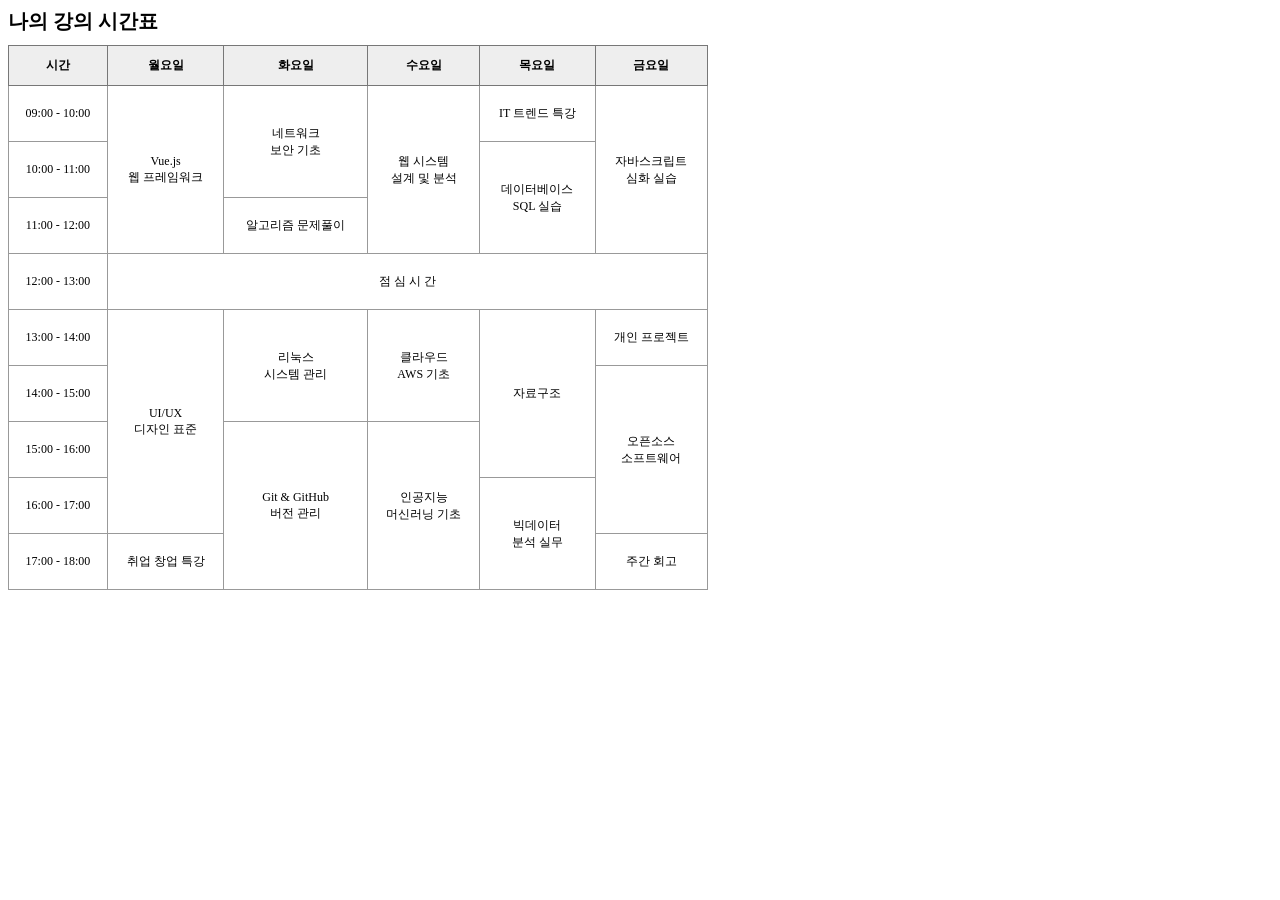
==== myClass.html @ a4a162a3 "myClass 수정 및 signUp signUpResult 생성" ====
<!DOCTYPE html>
<html lang="en">
<head>
    <meta charset="UTF-8">
    <meta name="viewport" content="width=device-width, initial-scale=1.0">
    <title>Document</title>
    <style>
        table {
            border-collapse: collapse;
            width: 700px;
            text-align: center;
            font-size: 12px;
        }
        caption {
            font-size: 20px;
            text-align: left;
            font-weight: bold;
            margin-bottom: 10px;
        }
        th {
            background-color: #eee;
            border: 1px solid #777;
            padding: 8px;
        }
        td {
            border: 1px solid #999;
            height: 45px;
            padding: 5px;
        }
        tr {
            height: 40px;
        }
    </style>
</head>
<body>
    <table>
        <caption>나의 강의 시간표</caption>
        <thead>
            <tr>
                <th>시간</th>
                <th>월요일</th>
                <th>화요일</th>
                <th>수요일</th>
                <th>목요일</th>
                <th>금요일</th>
            </tr>
        </thead>
        <tbody>
            <tr>
                <td>09:00 - 10:00</td>
                <td rowspan="3">Vue.js<br>웹 프레임워크</td>
                <td rowspan="2">네트워크<br>보안 기초</td>
                <td rowspan="3">웹 시스템<br>설계 및 분석</td>
                <td>IT 트렌드 특강</td>
                <td rowspan="3">자바스크립트<br>심화 실습</td>
            </tr>
            <tr>
                <td>10:00 - 11:00</td>
                <td rowspan="2">데이터베이스<br>SQL 실습</td>
            </tr>
            <tr>
                <td>11:00 - 12:00</td>
                <td>알고리즘 문제풀이</td>
            </tr>
            <tr>
                <td>12:00 - 13:00</td>
                <td colspan="5">점 심 시 간</td>
            </tr>
            <tr>
                <td>13:00 - 14:00</td>
                <td rowspan="4">UI/UX<br>디자인 표준</td>
                <td rowspan="2">리눅스<br>시스템 관리</td>
                <td rowspan="2">클라우드<br>AWS 기초</td>
                <td rowspan="3">자료구조</td>
                <td>개인 프로젝트</td>
            </tr>
            <tr>
                <td>14:00 - 15:00</td>
                <td rowspan="3">오픈소스<br>소프트웨어</td>
            </tr>
            <tr>
                <td>15:00 - 16:00</td>
                <td rowspan="3">Git & GitHub<br>버전 관리</td>
                <td rowspan="3">인공지능<br>머신러닝 기초</td>
            </tr>
            <tr>
                <td>16:00 - 17:00</td>
                <td rowspan="2">빅데이터<br>분석 실무</td>
            </tr>
            <tr>
                <td>17:00 - 18:00</td>
                <td>취업 창업 특강</td>
                <td>주간 회고</td>
            </tr>
        </tbody>
    </table>
</body>
</html>
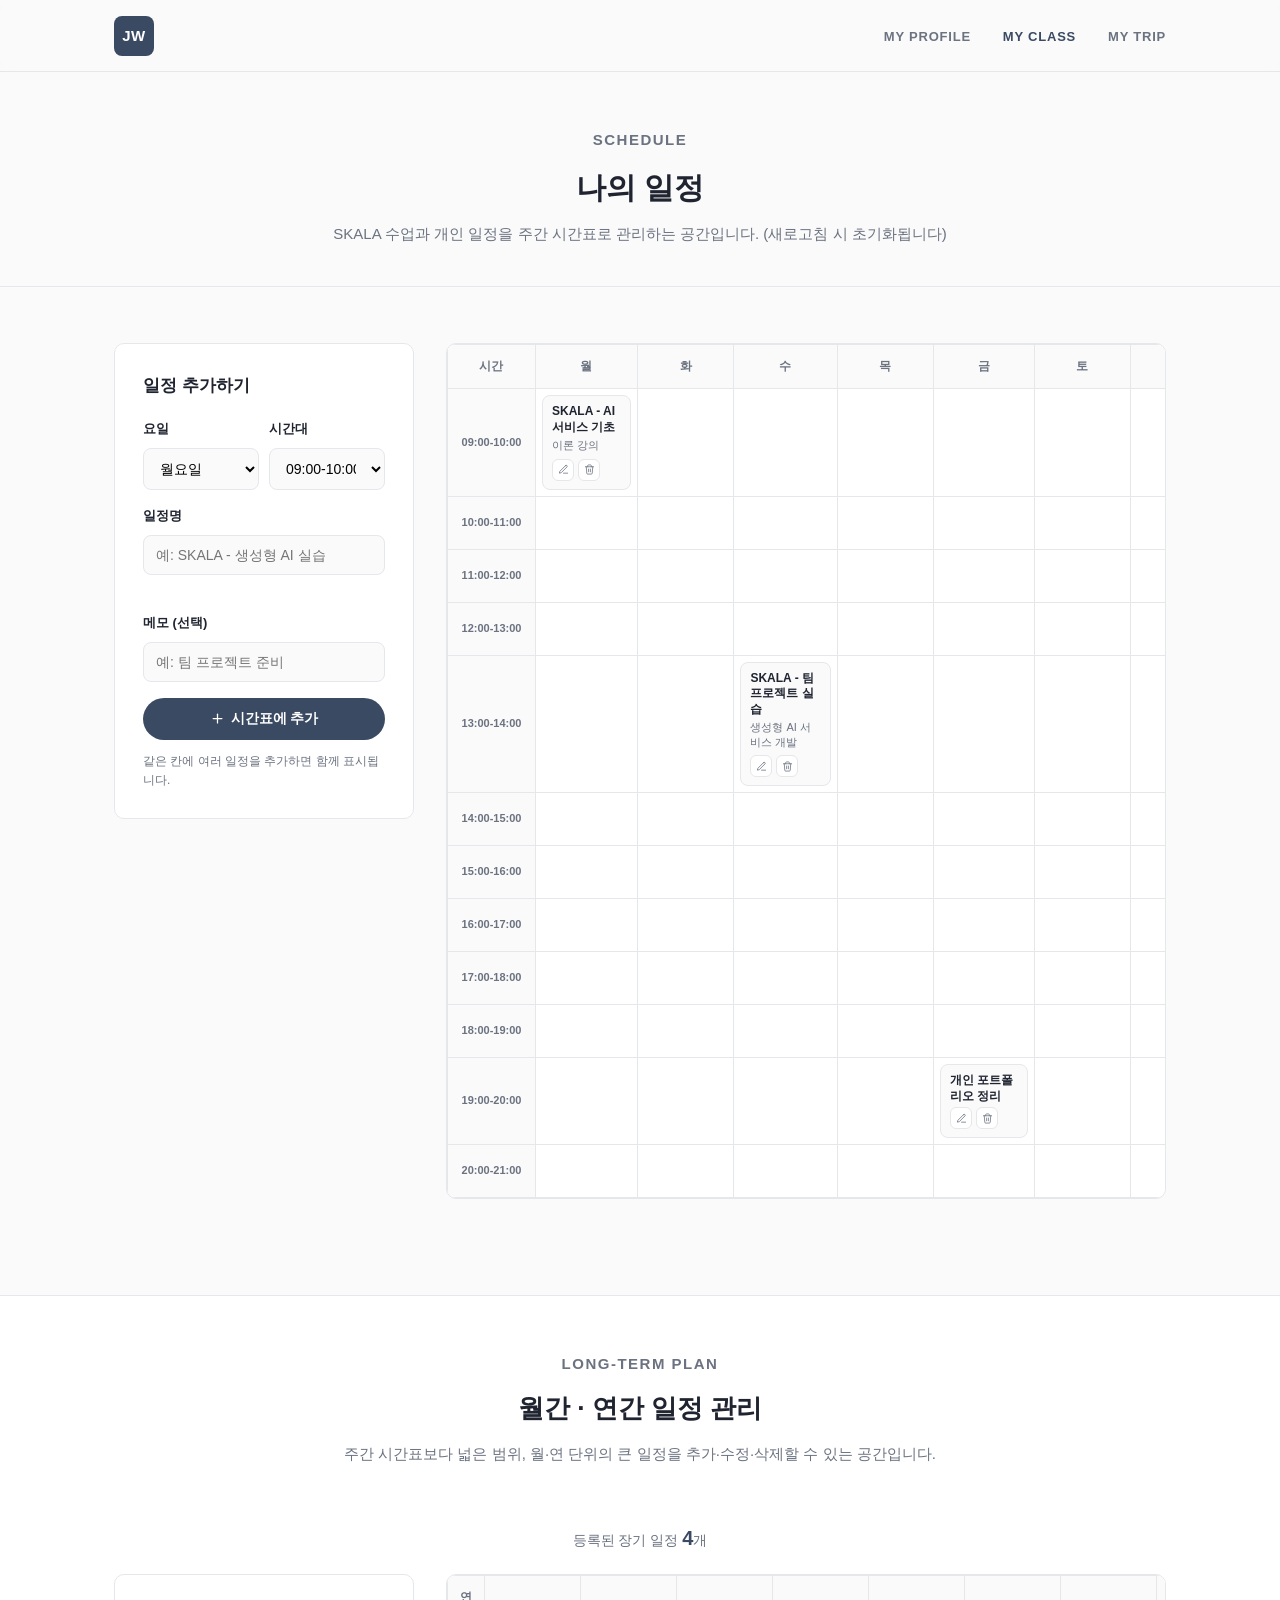
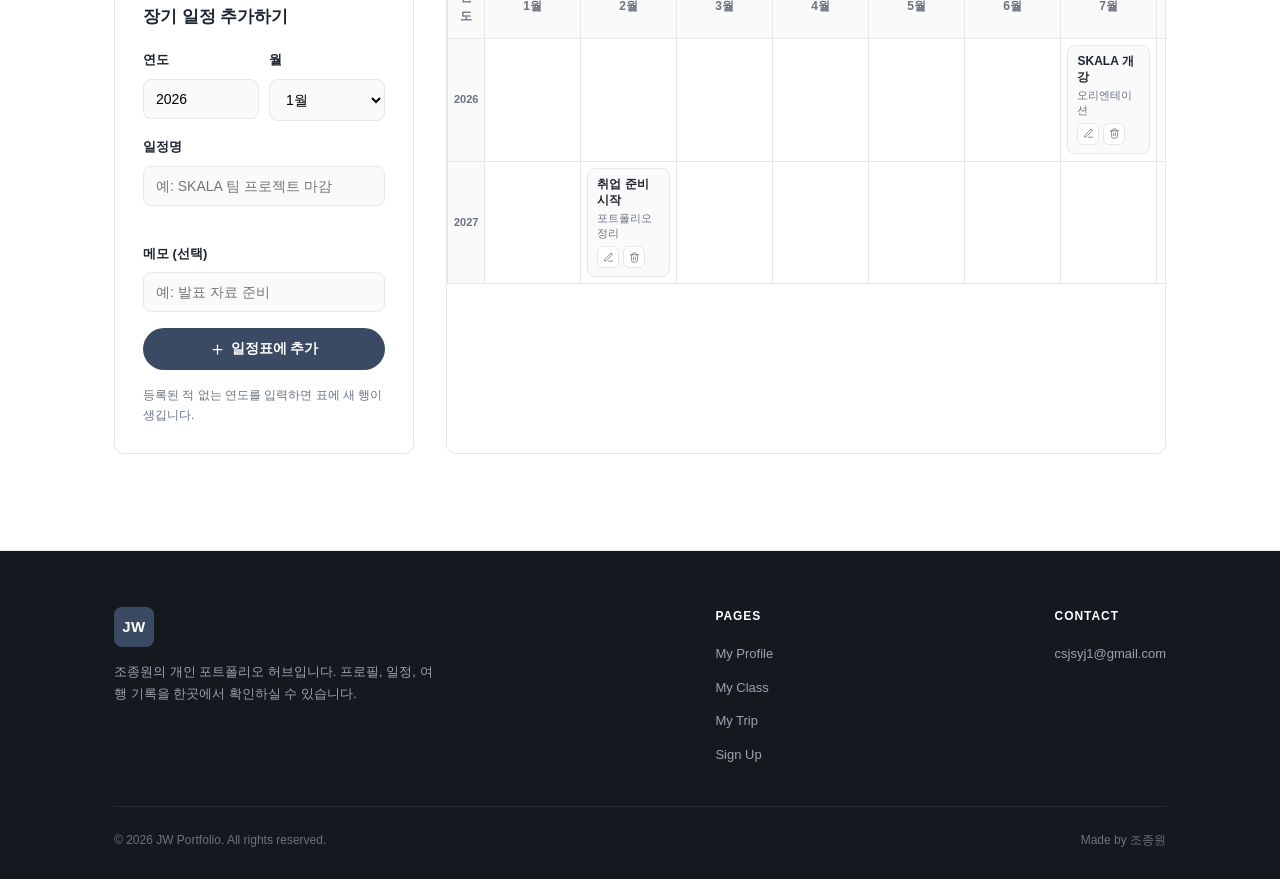
==== commit 7066b3b2: "기본 디자인 및 초안 수정" ====
--- a/myClass.html
+++ b/myClass.html
@@ -1,98 +1,1189 @@
 <!DOCTYPE html>
-<html lang="en">
+<html lang="ko">
 <head>
-    <meta charset="UTF-8">
-    <meta name="viewport" content="width=device-width, initial-scale=1.0">
-    <title>Document</title>
+    <meta charset="UTF-8" />
+    <meta name="viewport" content="width=device-width, initial-scale=1.0" />
+    <title>My Class · JW Portfolio</title>
     <style>
-        table {
-            border-collapse: collapse;
-            width: 700px;
-            text-align: center;
-            font-size: 12px;
-        }
-        caption {
-            font-size: 20px;
-            text-align: left;
-            font-weight: bold;
-            margin-bottom: 10px;
-        }
-        th {
-            background-color: #eee;
-            border: 1px solid #777;
-            padding: 8px;
-        }
-        td {
-            border: 1px solid #999;
-            height: 45px;
-            padding: 5px;
-        }
-        tr {
-            height: 40px;
-        }
-    </style>
+    /* ===== Reset & Base ===== */
+    * {
+    margin: 0;
+    padding: 0;
+    box-sizing: border-box;
+    }
+
+    :root {
+    --color-bg: #fafafa;
+    --color-surface: #ffffff;
+    --color-text: #1f2430;
+    --color-text-muted: #6b7280;
+    --color-border: #e5e7eb;
+    --color-accent: #3b4a63;
+    --color-accent-hover: #2c3852;
+    --color-danger: #c0392b;
+    --color-footer-bg: #14181f;
+    --color-footer-text: #9ca3af;
+    --font-sans: -apple-system, BlinkMacSystemFont, "Apple SD Gothic Neo", "Malgun Gothic", "Segoe UI", sans-serif;
+    --container-width: 1100px;
+    --radius: 10px;
+    --header-height: 72px;
+    }
+
+    html {
+    scroll-behavior: smooth;
+    }
+
+    body {
+    font-family: var(--font-sans);
+    color: var(--color-text);
+    background: var(--color-bg);
+    line-height: 1.6;
+    -webkit-font-smoothing: antialiased;
+    }
+
+    a {
+    text-decoration: none;
+    color: inherit;
+    }
+
+    ul {
+    list-style: none;
+    }
+
+    .container {
+    max-width: var(--container-width);
+    margin: 0 auto;
+    padding: 0 24px;
+    }
+
+    /* ===== Header ===== */
+    .site-header {
+    position: sticky;
+    top: 0;
+    z-index: 100;
+    height: var(--header-height);
+    display: flex;
+    align-items: center;
+    background: rgba(250, 250, 250, 0.85);
+    backdrop-filter: blur(8px);
+    border-bottom: 1px solid var(--color-border);
+    transition: box-shadow 0.25s ease;
+    }
+
+    .site-header.scrolled {
+    box-shadow: 0 6px 20px rgba(20, 24, 31, 0.06);
+    }
+
+    .site-header .container {
+    display: flex;
+    align-items: center;
+    justify-content: space-between;
+    width: 100%;
+    }
+
+    .logo {
+    display: inline-flex;
+    align-items: center;
+    justify-content: center;
+    width: 40px;
+    height: 40px;
+    border-radius: 8px;
+    background: var(--color-accent);
+    color: #fff;
+    font-weight: 700;
+    font-size: 15px;
+    letter-spacing: 0.5px;
+    }
+
+    .main-nav ul {
+    display: flex;
+    gap: 32px;
+    }
+
+    .main-nav a {
+    font-size: 13px;
+    font-weight: 600;
+    letter-spacing: 0.06em;
+    text-transform: uppercase;
+    color: var(--color-text-muted);
+    transition: color 0.2s ease;
+    padding: 8px 0;
+    }
+
+    .main-nav a:hover,
+    .main-nav a.active {
+    color: var(--color-accent);
+    }
+
+    /* ===== Page header ===== */
+    .page-header {
+    padding: 56px 0 40px;
+    text-align: center;
+    border-bottom: 1px solid var(--color-border);
+    }
+
+    .section-eyebrow {
+    font-size: 13px;
+    font-weight: 600;
+    letter-spacing: 0.1em;
+    text-transform: uppercase;
+    color: var(--color-accent);
+    margin-bottom: 12px;
+    }
+
+    .page-header h1 {
+    font-size: 30px;
+    font-weight: 700;
+    margin-bottom: 10px;
+    }
+
+    .page-header p {
+    color: var(--color-text-muted);
+    font-size: 15px;
+    }
+
+    .section {
+    padding: 56px 0 96px;
+    }
+
+    .class-layout {
+    display: grid;
+    grid-template-columns: 300px 1fr;
+    gap: 32px;
+    align-items: start;
+    }
+
+    /* ===== Add form ===== */
+    .form-shell {
+    background: var(--color-surface);
+    border: 1px solid var(--color-border);
+    border-radius: var(--radius);
+    padding: 28px;
+    position: sticky;
+    top: calc(var(--header-height) + 24px);
+    }
+
+    .form-shell h2 {
+    font-size: 17px;
+    margin-bottom: 20px;
+    }
+
+    .form-group {
+    margin-bottom: 16px;
+    }
+
+    .form-group label {
+    display: block;
+    font-size: 13px;
+    font-weight: 600;
+    margin-bottom: 8px;
+    }
+
+    .form-row {
+    display: grid;
+    grid-template-columns: 1fr 1fr;
+    gap: 10px;
+    }
+
+    .form-group input,
+    .form-group select {
+    width: 100%;
+    padding: 11px 12px;
+    font-size: 14px;
+    font-family: var(--font-sans);
+    border: 1px solid var(--color-border);
+    border-radius: 8px;
+    background: var(--color-bg);
+    transition: border-color 0.2s ease;
+    }
+
+    .form-group input:focus,
+    .form-group select:focus {
+    outline: none;
+    border-color: var(--color-accent);
+    }
+
+    .form-error {
+    color: var(--color-danger);
+    font-size: 12px;
+    margin-top: 6px;
+    min-height: 16px;
+    }
+
+    .btn {
+    display: inline-flex;
+    align-items: center;
+    justify-content: center;
+    gap: 6px;
+    padding: 12px 20px;
+    border-radius: 999px;
+    font-size: 14px;
+    font-weight: 600;
+    border: none;
+    cursor: pointer;
+    transition: background 0.2s ease, transform 0.15s ease, box-shadow 0.2s ease, border-color 0.2s ease, color 0.2s ease;
+    font-family: var(--font-sans);
+    }
+
+    .btn svg {
+    width: 15px;
+    height: 15px;
+    }
+
+    .btn-primary {
+    width: 100%;
+    background: var(--color-accent);
+    color: #fff;
+    }
+
+    .btn-primary:hover {
+    background: var(--color-accent-hover);
+    transform: translateY(-1px);
+    box-shadow: 0 8px 20px rgba(59, 74, 99, 0.25);
+    }
+
+    .btn-secondary {
+    background: transparent;
+    color: var(--color-text-muted);
+    border: 1px solid var(--color-border);
+    padding: 8px 14px;
+    font-size: 13px;
+    }
+
+    .btn-secondary:hover {
+    border-color: var(--color-accent);
+    color: var(--color-accent);
+    }
+
+    .btn-danger {
+    background: transparent;
+    color: var(--color-danger);
+    border: 1px solid var(--color-border);
+    padding: 8px 14px;
+    font-size: 13px;
+    }
+
+    .btn-danger:hover {
+    border-color: var(--color-danger);
+    }
+
+    /* ===== Weekly timetable grid ===== */
+    .schedule-table-wrapper {
+    background: var(--color-surface);
+    border: 1px solid var(--color-border);
+    border-radius: var(--radius);
+    overflow-x: auto;
+    }
+
+    .schedule-table {
+    width: 100%;
+    min-width: 780px;
+    border-collapse: collapse;
+    }
+
+    .schedule-table th,
+    .schedule-table td {
+    border: 1px solid var(--color-border);
+    }
+
+    .schedule-table thead th {
+    background: var(--color-bg);
+    color: var(--color-text-muted);
+    font-size: 12px;
+    font-weight: 700;
+    letter-spacing: 0.04em;
+    text-transform: uppercase;
+    text-align: center;
+    padding: 12px 6px;
+    position: sticky;
+    top: 0;
+    }
+
+    .schedule-table thead th:first-child {
+    width: 88px;
+    }
+
+    .schedule-table tbody th {
+    background: var(--color-bg);
+    color: var(--color-text-muted);
+    font-size: 11px;
+    font-weight: 600;
+    text-align: center;
+    white-space: nowrap;
+    padding: 10px 6px;
+    }
+
+    .schedule-table td {
+    width: calc((100% - 88px) / 7);
+    min-width: 96px;
+    vertical-align: top;
+    padding: 6px;
+    }
+
+    .slot-empty {
+    min-height: 40px;
+    }
+
+    .slot-item {
+    background: var(--color-bg);
+    border: 1px solid var(--color-border);
+    border-radius: 8px;
+    padding: 8px 9px;
+    margin-bottom: 6px;
+    }
+
+    .slot-item:last-child {
+    margin-bottom: 0;
+    }
+
+    .slot-item h4 {
+    font-size: 12px;
+    font-weight: 700;
+    margin-bottom: 3px;
+    line-height: 1.3;
+    word-break: break-word;
+    }
+
+    .slot-item p {
+    font-size: 11px;
+    color: var(--color-text-muted);
+    margin-bottom: 6px;
+    line-height: 1.3;
+    word-break: break-word;
+    }
+
+    .slot-actions {
+    display: flex;
+    gap: 4px;
+    }
+
+    .slot-actions button {
+    width: 22px;
+    height: 22px;
+    border-radius: 6px;
+    border: 1px solid var(--color-border);
+    background: #fff;
+    color: var(--color-text-muted);
+    display: flex;
+    align-items: center;
+    justify-content: center;
+    cursor: pointer;
+    transition: color 0.2s ease, border-color 0.2s ease;
+    }
+
+    .slot-actions button:hover {
+    color: var(--color-accent);
+    border-color: var(--color-accent);
+    }
+
+    .slot-actions svg {
+    width: 11px;
+    height: 11px;
+    }
+
+    /* inline mini edit form inside a cell */
+    .slot-edit select,
+    .slot-edit input {
+    width: 100%;
+    font-size: 11px;
+    padding: 5px 6px;
+    border: 1px solid var(--color-border);
+    border-radius: 6px;
+    background: var(--color-surface);
+    margin-bottom: 4px;
+    font-family: var(--font-sans);
+    }
+
+    .slot-edit-actions {
+    display: flex;
+    gap: 4px;
+    margin-top: 2px;
+    }
+
+    .slot-edit-actions button {
+    flex: 1;
+    font-size: 10px;
+    font-weight: 600;
+    padding: 5px 0;
+    border-radius: 6px;
+    border: 1px solid var(--color-border);
+    background: #fff;
+    cursor: pointer;
+    display: flex;
+    align-items: center;
+    justify-content: center;
+    gap: 3px;
+    color: var(--color-text-muted);
+    }
+
+    .slot-edit-actions button:hover {
+    color: var(--color-accent);
+    border-color: var(--color-accent);
+    }
+
+    .slot-edit-actions svg {
+    width: 10px;
+    height: 10px;
+    }
+
+    .table-note {
+    font-size: 12px;
+    color: var(--color-text-muted);
+    margin-top: 12px;
+    }
+
+    /* ===== Section shells (long-term schedule) ===== */
+    .section-header {
+    text-align: center;
+    max-width: 640px;
+    margin: 0 auto 56px;
+    }
+
+    .section-header h2 {
+    font-size: 26px;
+    font-weight: 700;
+    margin-bottom: 12px;
+    }
+
+    .section-header p {
+    color: var(--color-text-muted);
+    font-size: 15px;
+    }
+
+    .section-alt {
+    background: var(--color-surface);
+    border-top: 1px solid var(--color-border);
+    border-bottom: 1px solid var(--color-border);
+    }
+
+    .reveal {
+    opacity: 0;
+    transform: translateY(24px);
+    transition: opacity 0.6s ease, transform 0.6s ease;
+    }
+
+    .reveal.is-visible {
+    opacity: 1;
+    transform: translateY(0);
+    }
+
+    /* ===== Long-term schedule stat (scroll count-up) ===== */
+    .long-term-stat {
+    max-width: 780px;
+    margin: 0 auto 20px;
+    text-align: center;
+    font-size: 14px;
+    color: var(--color-text-muted);
+    }
+
+    .long-term-stat strong {
+    color: var(--color-accent);
+    font-size: 20px;
+    font-weight: 800;
+    }
+
+    .table-fade {
+    opacity: 0;
+    transition: opacity 0.4s ease;
+    }
+
+    .table-fade.is-visible {
+    opacity: 1;
+    }
+
+    /* ===== Long-term layout: equal-height boxes ===== */
+    .long-term-layout {
+    align-items: stretch;
+    }
+
+    .long-term-layout .form-shell {
+    height: 100%;
+    box-sizing: border-box;
+    display: flex;
+    flex-direction: column;
+    }
+
+    .long-term-layout .form-shell .table-note {
+    margin-top: auto;
+    padding-top: 16px;
+    }
+
+    .long-term-layout .schedule-table-wrapper {
+    height: 100%;
+    box-sizing: border-box;
+    }
+
+    /* ===== Footer ===== */
+    .site-footer {
+    background: var(--color-footer-bg);
+    color: var(--color-footer-text);
+    padding: 56px 0 28px;
+    }
+
+    .footer-top {
+    display: flex;
+    justify-content: space-between;
+    flex-wrap: wrap;
+    gap: 32px;
+    padding-bottom: 32px;
+    border-bottom: 1px solid rgba(255, 255, 255, 0.08);
+    }
+
+    .footer-brand .logo {
+    margin-bottom: 14px;
+    }
+
+    .footer-brand p {
+    max-width: 320px;
+    font-size: 13px;
+    line-height: 1.7;
+    }
+
+    .footer-col h4 {
+    font-size: 12px;
+    letter-spacing: 0.08em;
+    text-transform: uppercase;
+    color: #fff;
+    margin-bottom: 14px;
+    }
+
+    .footer-col li {
+    margin-bottom: 8px;
+    }
+
+    .footer-col a {
+    font-size: 13px;
+    color: var(--color-footer-text);
+    transition: color 0.2s ease;
+    }
+
+    .footer-col a:hover {
+    color: #fff;
+    }
+
+    .footer-bottom {
+    padding-top: 24px;
+    display: flex;
+    justify-content: space-between;
+    flex-wrap: wrap;
+    gap: 8px;
+    font-size: 12px;
+    color: #6b7280;
+    }
+
+    /* ===== Responsive ===== */
+    @media (max-width: 860px) {
+    .class-layout {
+        grid-template-columns: 1fr;
+    }
+    .form-shell {
+        position: static;
+    }
+    }
+
+    @media (max-width: 720px) {
+    .main-nav ul {
+        gap: 18px;
+    }
+    .form-row {
+        grid-template-columns: 1fr;
+    }
+    .footer-top {
+        flex-direction: column;
+    }
+    }
+
+    @media (prefers-reduced-motion: reduce) {
+    .reveal,
+    .table-fade {
+        opacity: 1;
+        transform: none;
+        transition: none;
+    }
+    }
+</style>
 </head>
 <body>
-    <table>
-        <caption>나의 강의 시간표</caption>
-        <thead>
-            <tr>
-                <th>시간</th>
-                <th>월요일</th>
-                <th>화요일</th>
-                <th>수요일</th>
-                <th>목요일</th>
-                <th>금요일</th>
-            </tr>
-        </thead>
-        <tbody>
-            <tr>
-                <td>09:00 - 10:00</td>
-                <td rowspan="3">Vue.js<br>웹 프레임워크</td>
-                <td rowspan="2">네트워크<br>보안 기초</td>
-                <td rowspan="3">웹 시스템<br>설계 및 분석</td>
-                <td>IT 트렌드 특강</td>
-                <td rowspan="3">자바스크립트<br>심화 실습</td>
-            </tr>
-            <tr>
-                <td>10:00 - 11:00</td>
-                <td rowspan="2">데이터베이스<br>SQL 실습</td>
-            </tr>
-            <tr>
-                <td>11:00 - 12:00</td>
-                <td>알고리즘 문제풀이</td>
-            </tr>
-            <tr>
-                <td>12:00 - 13:00</td>
-                <td colspan="5">점 심 시 간</td>
-            </tr>
-            <tr>
-                <td>13:00 - 14:00</td>
-                <td rowspan="4">UI/UX<br>디자인 표준</td>
-                <td rowspan="2">리눅스<br>시스템 관리</td>
-                <td rowspan="2">클라우드<br>AWS 기초</td>
-                <td rowspan="3">자료구조</td>
-                <td>개인 프로젝트</td>
-            </tr>
-            <tr>
-                <td>14:00 - 15:00</td>
-                <td rowspan="3">오픈소스<br>소프트웨어</td>
-            </tr>
-            <tr>
-                <td>15:00 - 16:00</td>
-                <td rowspan="3">Git & GitHub<br>버전 관리</td>
-                <td rowspan="3">인공지능<br>머신러닝 기초</td>
-            </tr>
-            <tr>
-                <td>16:00 - 17:00</td>
-                <td rowspan="2">빅데이터<br>분석 실무</td>
-            </tr>
-            <tr>
-                <td>17:00 - 18:00</td>
-                <td>취업 창업 특강</td>
-                <td>주간 회고</td>
-            </tr>
-        </tbody>
-    </table>
+
+    <!-- 아이콘 스프라이트 (외부 라이브러리 없이 직접 그린 인라인 SVG) -->
+    <svg width="0" height="0" style="position:absolute" aria-hidden="true">
+    <defs>
+        <symbol id="icon-edit" viewBox="0 0 24 24" fill="none" stroke="currentColor" stroke-width="1.7" stroke-linecap="round" stroke-linejoin="round">
+        <path d="M12 20h9"></path>
+        <path d="M16.5 3.5a2.1 2.1 0 0 1 3 3L7 19l-4 1 1-4L16.5 3.5z"></path>
+        </symbol>
+        <symbol id="icon-trash" viewBox="0 0 24 24" fill="none" stroke="currentColor" stroke-width="1.7" stroke-linecap="round" stroke-linejoin="round">
+        <path d="M3 6h18"></path>
+        <path d="M8 6V4a2 2 0 0 1 2-2h4a2 2 0 0 1 2 2v2"></path>
+        <path d="M19 6l-1 14a2 2 0 0 1-2 2H8a2 2 0 0 1-2-2L5 6"></path>
+        <path d="M10 11v6"></path>
+        <path d="M14 11v6"></path>
+        </symbol>
+        <symbol id="icon-plus" viewBox="0 0 24 24" fill="none" stroke="currentColor" stroke-width="2" stroke-linecap="round" stroke-linejoin="round">
+        <line x1="12" y1="5" x2="12" y2="19"></line>
+        <line x1="5" y1="12" x2="19" y2="12"></line>
+        </symbol>
+        <symbol id="icon-check" viewBox="0 0 24 24" fill="none" stroke="currentColor" stroke-width="2" stroke-linecap="round" stroke-linejoin="round">
+        <polyline points="4 12.5 9.5 18 20 6"></polyline>
+        </symbol>
+        <symbol id="icon-x" viewBox="0 0 24 24" fill="none" stroke="currentColor" stroke-width="2" stroke-linecap="round" stroke-linejoin="round">
+        <line x1="6" y1="6" x2="18" y2="18"></line>
+        <line x1="18" y1="6" x2="6" y2="18"></line>
+        </symbol>
+    </defs>
+    </svg>
+
+    <header class="site-header" id="siteHeader">
+    <div class="container">
+        <a href="index.html" class="logo">JW</a>
+        <nav class="main-nav">
+        <ul>
+            <li><a href="myProfile.html">My Profile</a></li>
+            <li><a href="myClass.html" class="active">My Class</a></li>
+            <li><a href="myTrip.html">My Trip</a></li>
+        </ul>
+        </nav>
+    </div>
+    </header>
+
+    <main>
+    <section class="page-header">
+        <div class="container">
+        <p class="section-eyebrow">Schedule</p>
+        <h1>나의 일정</h1>
+        <p>SKALA 수업과 개인 일정을 주간 시간표로 관리하는 공간입니다. (새로고침 시 초기화됩니다)</p>
+        </div>
+    </section>
+
+    <section class="section">
+        <div class="container class-layout">
+        <div class="form-shell">
+            <h2>일정 추가하기</h2>
+            <form id="classForm" novalidate>
+            <div class="form-row">
+                <div class="form-group">
+                <label for="classDay">요일</label>
+                <select id="classDay"></select>
+                </div>
+                <div class="form-group">
+                <label for="classSlot">시간대</label>
+                <select id="classSlot"></select>
+                </div>
+            </div>
+            <div class="form-group">
+                <label for="classTitle">일정명</label>
+                <input type="text" id="classTitle" placeholder="예: SKALA - 생성형 AI 실습" />
+                <p class="form-error" id="classTitleError"></p>
+            </div>
+            <div class="form-group">
+                <label for="classMemo">메모 (선택)</label>
+                <input type="text" id="classMemo" placeholder="예: 팀 프로젝트 준비" />
+            </div>
+            <button type="submit" class="btn btn-primary">
+                <svg><use href="#icon-plus"></use></svg>
+                시간표에 추가
+            </button>
+            </form>
+            <p class="table-note">같은 칸에 여러 일정을 추가하면 함께 표시됩니다.</p>
+        </div>
+
+        <div class="schedule-table-wrapper">
+            <table class="schedule-table">
+            <thead>
+                <tr id="tableHeadRow"></tr>
+            </thead>
+            <tbody id="tableBody"></tbody>
+            </table>
+        </div>
+        </div>
+    </section>
+
+    <section class="section section-alt" id="longTermSection">
+        <div class="container">
+        <div class="section-header reveal">
+            <p class="section-eyebrow">Long-term Plan</p>
+            <h2>월간 · 연간 일정 관리</h2>
+            <p>주간 시간표보다 넓은 범위, 월·연 단위의 큰 일정을 추가·수정·삭제할 수 있는 공간입니다.</p>
+        </div>
+
+        <p class="long-term-stat reveal">등록된 장기 일정 <strong id="longTermCount">0</strong>개</p>
+
+        <div class="container class-layout long-term-layout" style="padding:0;">
+            <div class="form-shell" style="position:static;">
+            <h2>장기 일정 추가하기</h2>
+            <form id="longTermForm" novalidate>
+                <div class="form-row">
+                <div class="form-group">
+                    <label for="ltYear">연도</label>
+                    <input type="number" id="ltYear" value="2026" min="2000" max="2100" />
+                </div>
+                <div class="form-group">
+                    <label for="ltMonth">월</label>
+                    <select id="ltMonth"></select>
+                </div>
+                </div>
+                <div class="form-group">
+                <label for="ltTitle">일정명</label>
+                <input type="text" id="ltTitle" placeholder="예: SKALA 팀 프로젝트 마감" />
+                <p class="form-error" id="ltTitleError"></p>
+                </div>
+                <div class="form-group">
+                <label for="ltMemo">메모 (선택)</label>
+                <input type="text" id="ltMemo" placeholder="예: 발표 자료 준비" />
+                </div>
+                <button type="submit" class="btn btn-primary">
+                <svg><use href="#icon-plus"></use></svg>
+                일정표에 추가
+                </button>
+            </form>
+            <p class="table-note">등록된 적 없는 연도를 입력하면 표에 새 행이 생깁니다.</p>
+            </div>
+
+            <div class="schedule-table-wrapper table-fade" id="longTermTableWrapper">
+            <table class="schedule-table">
+                <thead>
+                <tr id="ltHeadRow"></tr>
+                </thead>
+                <tbody id="ltTableBody"></tbody>
+            </table>
+            </div>
+        </div>
+        </div>
+    </section>
+    </main>
+
+    <footer class="site-footer">
+    <div class="container">
+        <div class="footer-top">
+        <div class="footer-brand">
+            <span class="logo">JW</span>
+            <p>조종원의 개인 포트폴리오 허브입니다. 프로필, 일정, 여행 기록을 한곳에서 확인하실 수 있습니다.</p>
+        </div>
+        <div class="footer-col">
+            <h4>Pages</h4>
+            <ul>
+            <li><a href="myProfile.html">My Profile</a></li>
+            <li><a href="myClass.html">My Class</a></li>
+            <li><a href="myTrip.html">My Trip</a></li>
+            <li><a href="signUp.html">Sign Up</a></li>
+            </ul>
+        </div>
+        <div class="footer-col">
+            <h4>Contact</h4>
+            <ul>
+            <li><a href="mailto:csjsyj1@gmail.com">csjsyj1@gmail.com</a></li>
+            </ul>
+        </div>
+        </div>
+        <div class="footer-bottom">
+        <span>© 2026 JW Portfolio. All rights reserved.</span>
+        <span>Made by 조종원</span>
+        </div>
+    </div>
+    </footer>
+
+    <script>
+    var DAYS = ['월', '화', '수', '목', '금', '토', '일'];
+    var TIME_SLOTS = [
+        '09:00-10:00', '10:00-11:00', '11:00-12:00', '12:00-13:00',
+        '13:00-14:00', '14:00-15:00', '15:00-16:00', '16:00-17:00',
+        '17:00-18:00', '18:00-19:00', '19:00-20:00', '20:00-21:00'
+    ];
+
+    var schedule = [
+        { id: 1, day: '월', slot: '09:00-10:00', title: 'SKALA - AI 서비스 기초', memo: '이론 강의' },
+        { id: 2, day: '수', slot: '13:00-14:00', title: 'SKALA - 팀 프로젝트 실습', memo: '생성형 AI 서비스 개발' },
+        { id: 3, day: '금', slot: '19:00-20:00', title: '개인 포트폴리오 정리', memo: '' }
+    ];
+    var nextId = 4;
+    var editingId = null;
+
+    var daySelect = document.getElementById('classDay');
+    var slotSelect = document.getElementById('classSlot');
+    var form = document.getElementById('classForm');
+    var titleInput = document.getElementById('classTitle');
+    var memoInput = document.getElementById('classMemo');
+    var titleError = document.getElementById('classTitleError');
+    var theadRow = document.getElementById('tableHeadRow');
+    var tbody = document.getElementById('tableBody');
+
+    function escapeHtml(str) {
+        return String(str)
+        .replace(/&/g, '&amp;')
+        .replace(/</g, '&lt;')
+        .replace(/>/g, '&gt;')
+        .replace(/"/g, '&quot;');
+    }
+
+    function fillOptions(select, values) {
+        select.innerHTML = values.map(function (v) {
+        return '<option value="' + v + '">' + v + (values === DAYS ? '요일' : '') + '</option>';
+        }).join('');
+    }
+
+    fillOptions(daySelect, DAYS);
+    fillOptions(slotSelect, TIME_SLOTS);
+
+    function buildHead() {
+        var html = '<th>시간</th>';
+        DAYS.forEach(function (d) {
+        html += '<th>' + d + '</th>';
+        });
+        theadRow.innerHTML = html;
+    }
+
+    function itemEditMarkup(item) {
+        return (
+        '<div class="slot-edit">' +
+            '<select class="edit-day">' +
+            DAYS.map(function (d) {
+                return '<option value="' + d + '"' + (d === item.day ? ' selected' : '') + '>' + d + '요일</option>';
+            }).join('') +
+            '</select>' +
+            '<select class="edit-slot">' +
+            TIME_SLOTS.map(function (s) {
+                return '<option value="' + s + '"' + (s === item.slot ? ' selected' : '') + '>' + s + '</option>';
+            }).join('') +
+            '</select>' +
+            '<input type="text" class="edit-title" value="' + escapeHtml(item.title) + '" placeholder="일정명" />' +
+            '<input type="text" class="edit-memo" value="' + escapeHtml(item.memo) + '" placeholder="메모" />' +
+            '<div class="slot-edit-actions">' +
+            '<button type="button" class="cancel-btn"><svg><use href="#icon-x"></use></svg>취소</button>' +
+            '<button type="button" class="save-btn"><svg><use href="#icon-check"></use></svg>저장</button>' +
+            '</div>' +
+        '</div>'
+        );
+    }
+
+    function itemViewMarkup(item) {
+        return (
+        '<div class="slot-item" data-id="' + item.id + '">' +
+            '<h4>' + escapeHtml(item.title) + '</h4>' +
+            (item.memo ? '<p>' + escapeHtml(item.memo) + '</p>' : '') +
+            '<div class="slot-actions">' +
+            '<button type="button" class="edit-btn"><svg><use href="#icon-edit"></use></svg></button>' +
+            '<button type="button" class="delete-btn"><svg><use href="#icon-trash"></use></svg></button>' +
+            '</div>' +
+        '</div>'
+        );
+    }
+
+    function render() {
+        tbody.innerHTML = '';
+
+        TIME_SLOTS.forEach(function (slot) {
+        var tr = document.createElement('tr');
+        var rowHtml = '<th scope="row">' + slot + '</th>';
+
+        DAYS.forEach(function (day) {
+            var items = schedule.filter(function (s) { return s.day === day && s.slot === slot; });
+            var cellHtml = '';
+            if (items.length === 0) {
+            cellHtml = '<div class="slot-empty"></div>';
+            } else {
+            items.forEach(function (item) {
+                cellHtml += editingId === item.id ? itemEditMarkup(item) : itemViewMarkup(item);
+            });
+            }
+            rowHtml += '<td>' + cellHtml + '</td>';
+        });
+
+        tr.innerHTML = rowHtml;
+        tbody.appendChild(tr);
+        });
+    }
+
+    form.addEventListener('submit', function (e) {
+        e.preventDefault();
+        var title = titleInput.value.trim();
+
+        if (!title) {
+        titleError.textContent = '일정명을 입력해주세요.';
+        return;
+        }
+        titleError.textContent = '';
+
+        schedule.push({
+        id: nextId++,
+        day: daySelect.value,
+        slot: slotSelect.value,
+        title: title,
+        memo: memoInput.value.trim()
+        });
+
+        titleInput.value = '';
+        memoInput.value = '';
+        render();
+    });
+
+    tbody.addEventListener('click', function (e) {
+        var itemEl = e.target.closest('.slot-item');
+        var editEl = e.target.closest('.slot-edit');
+
+        if (itemEl) {
+        var id = Number(itemEl.dataset.id);
+        if (e.target.closest('.delete-btn')) {
+            schedule = schedule.filter(function (s) { return s.id !== id; });
+            if (editingId === id) editingId = null;
+            render();
+        } else if (e.target.closest('.edit-btn')) {
+            editingId = id;
+            render();
+        }
+        return;
+        }
+
+        if (editEl) {
+        if (e.target.closest('.cancel-btn')) {
+            editingId = null;
+            render();
+            return;
+        }
+        if (e.target.closest('.save-btn')) {
+            var item = schedule.find(function (s) { return s.id === editingId; });
+            var newTitle = editEl.querySelector('.edit-title').value.trim();
+            if (!newTitle) return;
+            item.day = editEl.querySelector('.edit-day').value;
+            item.slot = editEl.querySelector('.edit-slot').value;
+            item.title = newTitle;
+            item.memo = editEl.querySelector('.edit-memo').value.trim();
+            editingId = null;
+            render();
+        }
+        }
+    });
+
+    buildHead();
+    render();
+
+    var header = document.getElementById('siteHeader');
+    window.addEventListener('scroll', function () {
+        header.classList.toggle('scrolled', window.scrollY > 10);
+    });
+
+    // 섹션 헤더 페이드인
+    var revealEls = document.querySelectorAll('.reveal');
+    if ('IntersectionObserver' in window) {
+        var revealObserver = new IntersectionObserver(function (entries) {
+        entries.forEach(function (entry) {
+            if (entry.isIntersecting) {
+            entry.target.classList.add('is-visible');
+            revealObserver.unobserve(entry.target);
+            }
+        });
+        }, { threshold: 0.15 });
+        revealEls.forEach(function (el) { revealObserver.observe(el); });
+    } else {
+        revealEls.forEach(function (el) { el.classList.add('is-visible'); });
+    }
+
+    // ===== 장기 일정(월간·연간) 관리 =====
+    var MONTHS = [1, 2, 3, 4, 5, 6, 7, 8, 9, 10, 11, 12];
+
+    var longTermSchedule = [
+        { id: 1, year: 2026, month: 7, title: 'SKALA 개강', memo: '오리엔테이션' },
+        { id: 2, year: 2026, month: 11, title: 'SKALA 팀 프로젝트 마감', memo: '발표 준비' },
+        { id: 3, year: 2026, month: 12, title: 'SKALA 수료', memo: '' },
+        { id: 4, year: 2027, month: 2, title: '취업 준비 시작', memo: '포트폴리오 정리' }
+    ];
+    var ltNextId = 5;
+    var ltEditingId = null;
+
+    var ltYearInput = document.getElementById('ltYear');
+    var ltMonthSelect = document.getElementById('ltMonth');
+    var ltForm = document.getElementById('longTermForm');
+    var ltTitleInput = document.getElementById('ltTitle');
+    var ltMemoInput = document.getElementById('ltMemo');
+    var ltTitleError = document.getElementById('ltTitleError');
+    var ltHeadRow = document.getElementById('ltHeadRow');
+    var ltTableBody = document.getElementById('ltTableBody');
+    var longTermCountEl = document.getElementById('longTermCount');
+
+    ltMonthSelect.innerHTML = MONTHS.map(function (m) {
+        return '<option value="' + m + '">' + m + '월</option>';
+    }).join('');
+
+    function ltBuildHead() {
+        var html = '<th>연도</th>';
+        MONTHS.forEach(function (m) {
+        html += '<th>' + m + '월</th>';
+        });
+        ltHeadRow.innerHTML = html;
+    }
+
+    function ltItemEditMarkup(item) {
+        return (
+        '<div class="slot-edit">' +
+            '<input type="number" class="edit-year" value="' + item.year + '" min="2000" max="2100" />' +
+            '<select class="edit-month">' +
+            MONTHS.map(function (m) {
+                return '<option value="' + m + '"' + (m === item.month ? ' selected' : '') + '>' + m + '월</option>';
+            }).join('') +
+            '</select>' +
+            '<input type="text" class="edit-title" value="' + escapeHtml(item.title) + '" placeholder="일정명" />' +
+            '<input type="text" class="edit-memo" value="' + escapeHtml(item.memo) + '" placeholder="메모" />' +
+            '<div class="slot-edit-actions">' +
+            '<button type="button" class="lt-cancel-btn"><svg><use href="#icon-x"></use></svg>취소</button>' +
+            '<button type="button" class="lt-save-btn"><svg><use href="#icon-check"></use></svg>저장</button>' +
+            '</div>' +
+        '</div>'
+        );
+    }
+
+    function ltItemViewMarkup(item) {
+        return (
+        '<div class="slot-item" data-id="' + item.id + '">' +
+            '<h4>' + escapeHtml(item.title) + '</h4>' +
+            (item.memo ? '<p>' + escapeHtml(item.memo) + '</p>' : '') +
+            '<div class="slot-actions">' +
+            '<button type="button" class="lt-edit-btn"><svg><use href="#icon-edit"></use></svg></button>' +
+            '<button type="button" class="lt-delete-btn"><svg><use href="#icon-trash"></use></svg></button>' +
+            '</div>' +
+        '</div>'
+        );
+    }
+
+    function ltRender() {
+        var years = [];
+        longTermSchedule.forEach(function (item) {
+        if (years.indexOf(item.year) === -1) years.push(item.year);
+        });
+        years.sort(function (a, b) { return a - b; });
+
+        ltTableBody.innerHTML = '';
+
+        if (years.length === 0) {
+        ltTableBody.innerHTML = '<tr><td colspan="13" style="text-align:center; color:var(--color-text-muted); padding:24px;">등록된 장기 일정이 없습니다.</td></tr>';
+        } else {
+        years.forEach(function (year) {
+            var tr = document.createElement('tr');
+            var rowHtml = '<th scope="row">' + year + '</th>';
+
+            MONTHS.forEach(function (month) {
+            var items = longTermSchedule.filter(function (s) { return s.year === year && s.month === month; });
+            var cellHtml = '';
+            if (items.length === 0) {
+                cellHtml = '<div class="slot-empty"></div>';
+            } else {
+                items.forEach(function (item) {
+                cellHtml += ltEditingId === item.id ? ltItemEditMarkup(item) : ltItemViewMarkup(item);
+                });
+            }
+            rowHtml += '<td>' + cellHtml + '</td>';
+            });
+
+            tr.innerHTML = rowHtml;
+            ltTableBody.appendChild(tr);
+        });
+        }
+
+        animateCount(longTermCountEl, longTermSchedule.length);
+    }
+
+    ltForm.addEventListener('submit', function (e) {
+        e.preventDefault();
+        var title = ltTitleInput.value.trim();
+        var year = parseInt(ltYearInput.value, 10);
+
+        if (!title) {
+        ltTitleError.textContent = '일정명을 입력해주세요.';
+        return;
+        }
+        if (!year) {
+        ltTitleError.textContent = '연도를 입력해주세요.';
+        return;
+        }
+        ltTitleError.textContent = '';
+
+        longTermSchedule.push({
+        id: ltNextId++,
+        year: year,
+        month: parseInt(ltMonthSelect.value, 10),
+        title: title,
+        memo: ltMemoInput.value.trim()
+        });
+
+        ltTitleInput.value = '';
+        ltMemoInput.value = '';
+        ltRender();
+    });
+
+    ltTableBody.addEventListener('click', function (e) {
+        var itemEl = e.target.closest('.slot-item');
+        var editEl = e.target.closest('.slot-edit');
+
+        if (itemEl) {
+        var id = Number(itemEl.dataset.id);
+        if (e.target.closest('.lt-delete-btn')) {
+            longTermSchedule = longTermSchedule.filter(function (s) { return s.id !== id; });
+            if (ltEditingId === id) ltEditingId = null;
+            ltRender();
+        } else if (e.target.closest('.lt-edit-btn')) {
+            ltEditingId = id;
+            ltRender();
+        }
+        return;
+        }
+
+        if (editEl) {
+        if (e.target.closest('.lt-cancel-btn')) {
+            ltEditingId = null;
+            ltRender();
+            return;
+        }
+        if (e.target.closest('.lt-save-btn')) {
+            var item = longTermSchedule.find(function (s) { return s.id === ltEditingId; });
+            var newTitle = editEl.querySelector('.edit-title').value.trim();
+            var newYear = parseInt(editEl.querySelector('.edit-year').value, 10);
+            if (!newTitle || !newYear) return;
+            item.year = newYear;
+            item.month = parseInt(editEl.querySelector('.edit-month').value, 10);
+            item.title = newTitle;
+            item.memo = editEl.querySelector('.edit-memo').value.trim();
+            ltEditingId = null;
+            ltRender();
+        }
+        }
+    });
+
+    // 숫자가 스르륵 올라가는 카운트업 애니메이션
+    function animateCount(el, target) {
+        var start = parseInt(el.textContent, 10) || 0;
+        if (start === target) return;
+        var startTime = null;
+        var duration = 500;
+
+        function step(timestamp) {
+        if (!startTime) startTime = timestamp;
+        var progress = Math.min(1, (timestamp - startTime) / duration);
+        el.textContent = Math.round(start + (target - start) * progress);
+        if (progress < 1) requestAnimationFrame(step);
+        }
+        requestAnimationFrame(step);
+    }
+
+    ltBuildHead();
+    ltRender();
+
+    // 스크롤로 이 섹션에 처음 들어왔을 때: 표가 페이드인 + 카운트가 0에서부터 다시 올라감
+    var longTermSection = document.getElementById('longTermSection');
+    var longTermTableWrapper = document.getElementById('longTermTableWrapper');
+    if ('IntersectionObserver' in window && longTermSection) {
+        var ltObserver = new IntersectionObserver(function (entries) {
+        entries.forEach(function (entry) {
+            if (entry.isIntersecting) {
+            longTermTableWrapper.classList.add('is-visible');
+            longTermCountEl.textContent = '0';
+            animateCount(longTermCountEl, longTermSchedule.length);
+            ltObserver.unobserve(entry.target);
+            }
+        });
+        }, { threshold: 0.2 });
+        ltObserver.observe(longTermSection);
+    } else if (longTermTableWrapper) {
+        longTermTableWrapper.classList.add('is-visible');
+    }
+    </script>
+
 </body>
-</html>+</html>
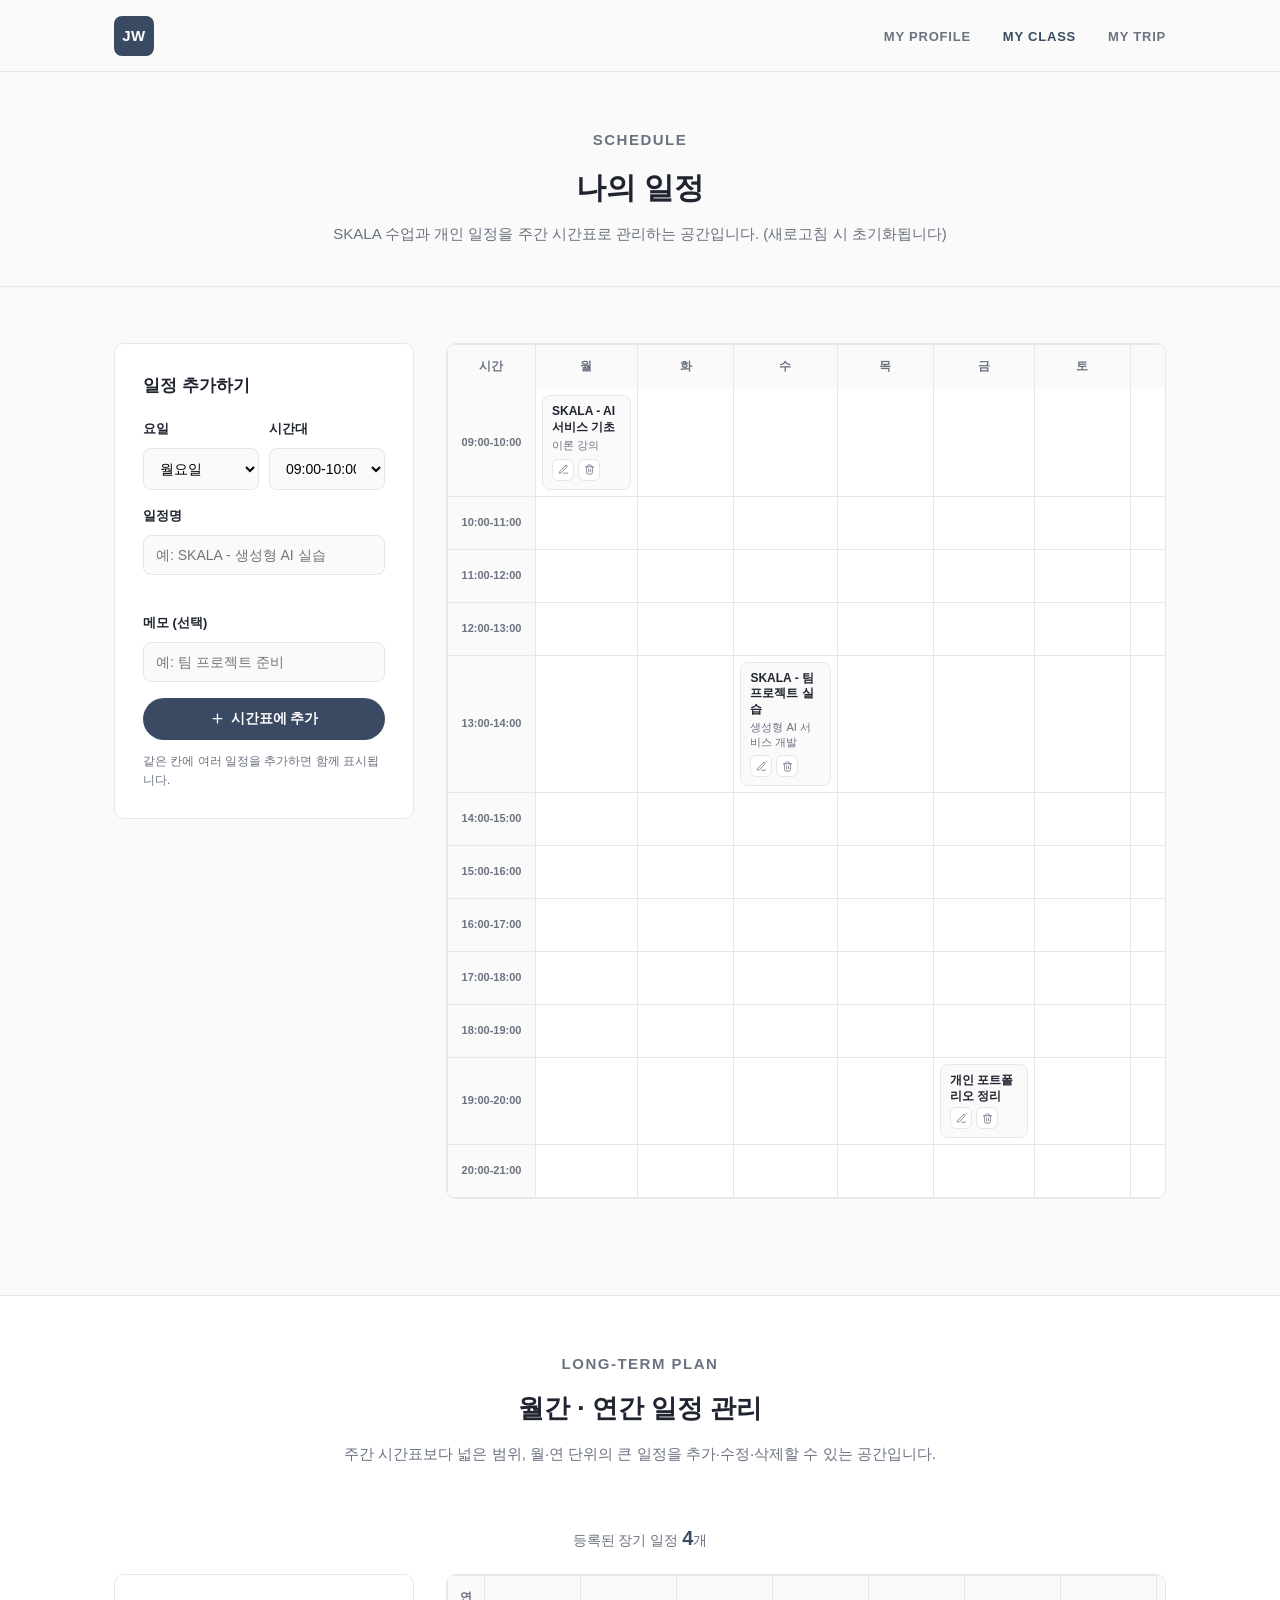
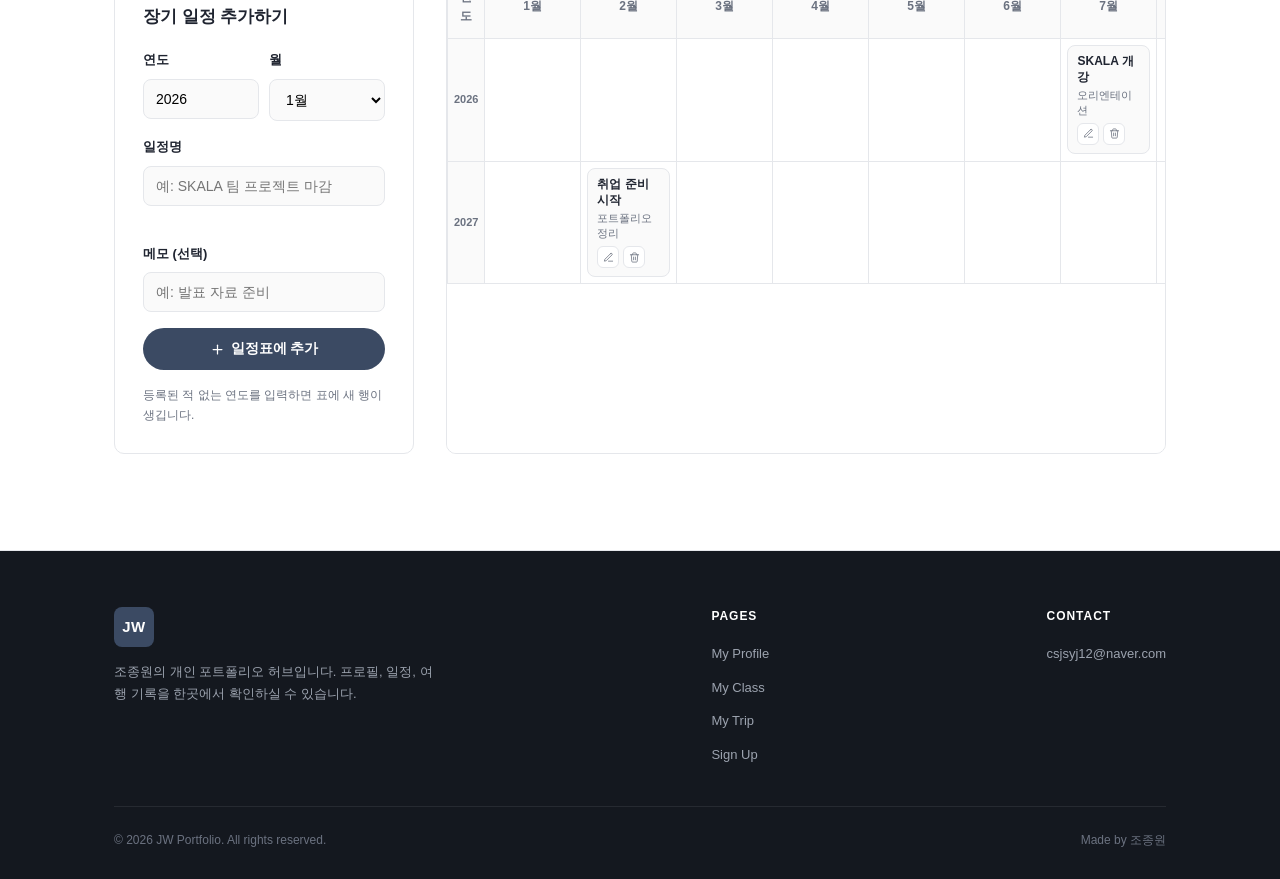
==== commit f8452eb2: "내 사진 추가 및 파일 수정" ====
--- a/myClass.html
+++ b/myClass.html
@@ -5,632 +5,631 @@
     <meta name="viewport" content="width=device-width, initial-scale=1.0" />
     <title>My Class · JW Portfolio</title>
     <style>
-    /* ===== Reset & Base ===== */
-    * {
-    margin: 0;
-    padding: 0;
-    box-sizing: border-box;
-    }
-
-    :root {
-    --color-bg: #fafafa;
-    --color-surface: #ffffff;
-    --color-text: #1f2430;
-    --color-text-muted: #6b7280;
-    --color-border: #e5e7eb;
-    --color-accent: #3b4a63;
-    --color-accent-hover: #2c3852;
-    --color-danger: #c0392b;
-    --color-footer-bg: #14181f;
-    --color-footer-text: #9ca3af;
-    --font-sans: -apple-system, BlinkMacSystemFont, "Apple SD Gothic Neo", "Malgun Gothic", "Segoe UI", sans-serif;
-    --container-width: 1100px;
-    --radius: 10px;
-    --header-height: 72px;
-    }
-
-    html {
-    scroll-behavior: smooth;
-    }
-
-    body {
-    font-family: var(--font-sans);
-    color: var(--color-text);
-    background: var(--color-bg);
-    line-height: 1.6;
-    -webkit-font-smoothing: antialiased;
-    }
-
-    a {
-    text-decoration: none;
-    color: inherit;
-    }
-
-    ul {
-    list-style: none;
-    }
-
-    .container {
-    max-width: var(--container-width);
-    margin: 0 auto;
-    padding: 0 24px;
-    }
-
-    /* ===== Header ===== */
-    .site-header {
-    position: sticky;
-    top: 0;
-    z-index: 100;
-    height: var(--header-height);
-    display: flex;
-    align-items: center;
-    background: rgba(250, 250, 250, 0.85);
-    backdrop-filter: blur(8px);
-    border-bottom: 1px solid var(--color-border);
-    transition: box-shadow 0.25s ease;
-    }
-
-    .site-header.scrolled {
-    box-shadow: 0 6px 20px rgba(20, 24, 31, 0.06);
-    }
-
-    .site-header .container {
-    display: flex;
-    align-items: center;
-    justify-content: space-between;
-    width: 100%;
-    }
-
-    .logo {
-    display: inline-flex;
-    align-items: center;
-    justify-content: center;
-    width: 40px;
-    height: 40px;
-    border-radius: 8px;
-    background: var(--color-accent);
-    color: #fff;
-    font-weight: 700;
-    font-size: 15px;
-    letter-spacing: 0.5px;
-    }
-
-    .main-nav ul {
-    display: flex;
-    gap: 32px;
-    }
-
-    .main-nav a {
-    font-size: 13px;
-    font-weight: 600;
-    letter-spacing: 0.06em;
-    text-transform: uppercase;
-    color: var(--color-text-muted);
-    transition: color 0.2s ease;
-    padding: 8px 0;
-    }
-
-    .main-nav a:hover,
-    .main-nav a.active {
-    color: var(--color-accent);
-    }
-
-    /* ===== Page header ===== */
-    .page-header {
-    padding: 56px 0 40px;
-    text-align: center;
-    border-bottom: 1px solid var(--color-border);
-    }
-
-    .section-eyebrow {
-    font-size: 13px;
-    font-weight: 600;
-    letter-spacing: 0.1em;
-    text-transform: uppercase;
-    color: var(--color-accent);
-    margin-bottom: 12px;
-    }
-
-    .page-header h1 {
-    font-size: 30px;
-    font-weight: 700;
-    margin-bottom: 10px;
-    }
-
-    .page-header p {
-    color: var(--color-text-muted);
-    font-size: 15px;
-    }
-
-    .section {
-    padding: 56px 0 96px;
-    }
-
-    .class-layout {
-    display: grid;
-    grid-template-columns: 300px 1fr;
-    gap: 32px;
-    align-items: start;
-    }
-
-    /* ===== Add form ===== */
-    .form-shell {
-    background: var(--color-surface);
-    border: 1px solid var(--color-border);
-    border-radius: var(--radius);
-    padding: 28px;
-    position: sticky;
-    top: calc(var(--header-height) + 24px);
-    }
-
-    .form-shell h2 {
-    font-size: 17px;
-    margin-bottom: 20px;
-    }
-
-    .form-group {
-    margin-bottom: 16px;
-    }
-
-    .form-group label {
-    display: block;
-    font-size: 13px;
-    font-weight: 600;
-    margin-bottom: 8px;
-    }
-
-    .form-row {
-    display: grid;
-    grid-template-columns: 1fr 1fr;
-    gap: 10px;
-    }
-
-    .form-group input,
-    .form-group select {
-    width: 100%;
-    padding: 11px 12px;
-    font-size: 14px;
-    font-family: var(--font-sans);
-    border: 1px solid var(--color-border);
-    border-radius: 8px;
-    background: var(--color-bg);
-    transition: border-color 0.2s ease;
-    }
-
-    .form-group input:focus,
-    .form-group select:focus {
-    outline: none;
-    border-color: var(--color-accent);
-    }
-
-    .form-error {
-    color: var(--color-danger);
-    font-size: 12px;
-    margin-top: 6px;
-    min-height: 16px;
-    }
-
-    .btn {
-    display: inline-flex;
-    align-items: center;
-    justify-content: center;
-    gap: 6px;
-    padding: 12px 20px;
-    border-radius: 999px;
-    font-size: 14px;
-    font-weight: 600;
-    border: none;
-    cursor: pointer;
-    transition: background 0.2s ease, transform 0.15s ease, box-shadow 0.2s ease, border-color 0.2s ease, color 0.2s ease;
-    font-family: var(--font-sans);
-    }
-
-    .btn svg {
-    width: 15px;
-    height: 15px;
-    }
-
-    .btn-primary {
-    width: 100%;
-    background: var(--color-accent);
-    color: #fff;
-    }
-
-    .btn-primary:hover {
-    background: var(--color-accent-hover);
-    transform: translateY(-1px);
-    box-shadow: 0 8px 20px rgba(59, 74, 99, 0.25);
-    }
-
-    .btn-secondary {
-    background: transparent;
-    color: var(--color-text-muted);
-    border: 1px solid var(--color-border);
-    padding: 8px 14px;
-    font-size: 13px;
-    }
-
-    .btn-secondary:hover {
-    border-color: var(--color-accent);
-    color: var(--color-accent);
-    }
-
-    .btn-danger {
-    background: transparent;
-    color: var(--color-danger);
-    border: 1px solid var(--color-border);
-    padding: 8px 14px;
-    font-size: 13px;
-    }
-
-    .btn-danger:hover {
-    border-color: var(--color-danger);
-    }
-
-    /* ===== Weekly timetable grid ===== */
-    .schedule-table-wrapper {
-    background: var(--color-surface);
-    border: 1px solid var(--color-border);
-    border-radius: var(--radius);
-    overflow-x: auto;
-    }
-
-    .schedule-table {
-    width: 100%;
-    min-width: 780px;
-    border-collapse: collapse;
-    }
-
-    .schedule-table th,
-    .schedule-table td {
-    border: 1px solid var(--color-border);
-    }
-
-    .schedule-table thead th {
-    background: var(--color-bg);
-    color: var(--color-text-muted);
-    font-size: 12px;
-    font-weight: 700;
-    letter-spacing: 0.04em;
-    text-transform: uppercase;
-    text-align: center;
-    padding: 12px 6px;
-    position: sticky;
-    top: 0;
-    }
-
-    .schedule-table thead th:first-child {
-    width: 88px;
-    }
-
-    .schedule-table tbody th {
-    background: var(--color-bg);
-    color: var(--color-text-muted);
-    font-size: 11px;
-    font-weight: 600;
-    text-align: center;
-    white-space: nowrap;
-    padding: 10px 6px;
-    }
-
-    .schedule-table td {
-    width: calc((100% - 88px) / 7);
-    min-width: 96px;
-    vertical-align: top;
-    padding: 6px;
-    }
-
-    .slot-empty {
-    min-height: 40px;
-    }
-
-    .slot-item {
-    background: var(--color-bg);
-    border: 1px solid var(--color-border);
-    border-radius: 8px;
-    padding: 8px 9px;
-    margin-bottom: 6px;
-    }
-
-    .slot-item:last-child {
-    margin-bottom: 0;
-    }
-
-    .slot-item h4 {
-    font-size: 12px;
-    font-weight: 700;
-    margin-bottom: 3px;
-    line-height: 1.3;
-    word-break: break-word;
-    }
-
-    .slot-item p {
-    font-size: 11px;
-    color: var(--color-text-muted);
-    margin-bottom: 6px;
-    line-height: 1.3;
-    word-break: break-word;
-    }
-
-    .slot-actions {
-    display: flex;
-    gap: 4px;
-    }
-
-    .slot-actions button {
-    width: 22px;
-    height: 22px;
-    border-radius: 6px;
-    border: 1px solid var(--color-border);
-    background: #fff;
-    color: var(--color-text-muted);
-    display: flex;
-    align-items: center;
-    justify-content: center;
-    cursor: pointer;
-    transition: color 0.2s ease, border-color 0.2s ease;
-    }
-
-    .slot-actions button:hover {
-    color: var(--color-accent);
-    border-color: var(--color-accent);
-    }
-
-    .slot-actions svg {
-    width: 11px;
-    height: 11px;
-    }
-
-    /* inline mini edit form inside a cell */
-    .slot-edit select,
-    .slot-edit input {
-    width: 100%;
-    font-size: 11px;
-    padding: 5px 6px;
-    border: 1px solid var(--color-border);
-    border-radius: 6px;
-    background: var(--color-surface);
-    margin-bottom: 4px;
-    font-family: var(--font-sans);
-    }
-
-    .slot-edit-actions {
-    display: flex;
-    gap: 4px;
-    margin-top: 2px;
-    }
-
-    .slot-edit-actions button {
-    flex: 1;
-    font-size: 10px;
-    font-weight: 600;
-    padding: 5px 0;
-    border-radius: 6px;
-    border: 1px solid var(--color-border);
-    background: #fff;
-    cursor: pointer;
-    display: flex;
-    align-items: center;
-    justify-content: center;
-    gap: 3px;
-    color: var(--color-text-muted);
-    }
-
-    .slot-edit-actions button:hover {
-    color: var(--color-accent);
-    border-color: var(--color-accent);
-    }
-
-    .slot-edit-actions svg {
-    width: 10px;
-    height: 10px;
-    }
-
-    .table-note {
-    font-size: 12px;
-    color: var(--color-text-muted);
-    margin-top: 12px;
-    }
-
-    /* ===== Section shells (long-term schedule) ===== */
-    .section-header {
-    text-align: center;
-    max-width: 640px;
-    margin: 0 auto 56px;
-    }
-
-    .section-header h2 {
-    font-size: 26px;
-    font-weight: 700;
-    margin-bottom: 12px;
-    }
-
-    .section-header p {
-    color: var(--color-text-muted);
-    font-size: 15px;
-    }
-
-    .section-alt {
-    background: var(--color-surface);
-    border-top: 1px solid var(--color-border);
-    border-bottom: 1px solid var(--color-border);
-    }
-
-    .reveal {
-    opacity: 0;
-    transform: translateY(24px);
-    transition: opacity 0.6s ease, transform 0.6s ease;
-    }
-
-    .reveal.is-visible {
-    opacity: 1;
-    transform: translateY(0);
-    }
-
-    /* ===== Long-term schedule stat (scroll count-up) ===== */
-    .long-term-stat {
-    max-width: 780px;
-    margin: 0 auto 20px;
-    text-align: center;
-    font-size: 14px;
-    color: var(--color-text-muted);
-    }
-
-    .long-term-stat strong {
-    color: var(--color-accent);
-    font-size: 20px;
-    font-weight: 800;
-    }
-
-    .table-fade {
-    opacity: 0;
-    transition: opacity 0.4s ease;
-    }
-
-    .table-fade.is-visible {
-    opacity: 1;
-    }
-
-    /* ===== Long-term layout: equal-height boxes ===== */
-    .long-term-layout {
-    align-items: stretch;
-    }
-
-    .long-term-layout .form-shell {
-    height: 100%;
-    box-sizing: border-box;
-    display: flex;
-    flex-direction: column;
-    }
-
-    .long-term-layout .form-shell .table-note {
-    margin-top: auto;
-    padding-top: 16px;
-    }
-
-    .long-term-layout .schedule-table-wrapper {
-    height: 100%;
-    box-sizing: border-box;
-    }
-
-    /* ===== Footer ===== */
-    .site-footer {
-    background: var(--color-footer-bg);
-    color: var(--color-footer-text);
-    padding: 56px 0 28px;
-    }
-
-    .footer-top {
-    display: flex;
-    justify-content: space-between;
-    flex-wrap: wrap;
-    gap: 32px;
-    padding-bottom: 32px;
-    border-bottom: 1px solid rgba(255, 255, 255, 0.08);
-    }
-
-    .footer-brand .logo {
-    margin-bottom: 14px;
-    }
-
-    .footer-brand p {
-    max-width: 320px;
-    font-size: 13px;
-    line-height: 1.7;
-    }
-
-    .footer-col h4 {
-    font-size: 12px;
-    letter-spacing: 0.08em;
-    text-transform: uppercase;
-    color: #fff;
-    margin-bottom: 14px;
-    }
-
-    .footer-col li {
-    margin-bottom: 8px;
-    }
-
-    .footer-col a {
-    font-size: 13px;
-    color: var(--color-footer-text);
-    transition: color 0.2s ease;
-    }
-
-    .footer-col a:hover {
-    color: #fff;
-    }
-
-    .footer-bottom {
-    padding-top: 24px;
-    display: flex;
-    justify-content: space-between;
-    flex-wrap: wrap;
-    gap: 8px;
-    font-size: 12px;
-    color: #6b7280;
-    }
-
-    /* ===== Responsive ===== */
-    @media (max-width: 860px) {
-    .class-layout {
-        grid-template-columns: 1fr;
-    }
-    .form-shell {
-        position: static;
-    }
-    }
-
-    @media (max-width: 720px) {
-    .main-nav ul {
-        gap: 18px;
-    }
-    .form-row {
-        grid-template-columns: 1fr;
-    }
-    .footer-top {
+        /* ===== Reset & Base ===== */
+        * {
+        margin: 0;
+        padding: 0;
+        box-sizing: border-box;
+        }
+
+        :root {
+        --color-bg: #fafafa;
+        --color-surface: #ffffff;
+        --color-text: #1f2430;
+        --color-text-muted: #6b7280;
+        --color-border: #e5e7eb;
+        --color-accent: #3b4a63;
+        --color-accent-hover: #2c3852;
+        --color-danger: #c0392b;
+        --color-footer-bg: #14181f;
+        --color-footer-text: #9ca3af;
+        --font-sans: -apple-system, BlinkMacSystemFont, "Apple SD Gothic Neo", "Malgun Gothic", "Segoe UI", sans-serif;
+        --container-width: 1100px;
+        --radius: 10px;
+        --header-height: 72px;
+        }
+
+        html {
+        scroll-behavior: smooth;
+        }
+
+        body {
+        font-family: var(--font-sans);
+        color: var(--color-text);
+        background: var(--color-bg);
+        line-height: 1.6;
+        -webkit-font-smoothing: antialiased;
+        }
+
+        a {
+        text-decoration: none;
+        color: inherit;
+        }
+
+        ul {
+        list-style: none;
+        }
+
+        .container {
+        max-width: var(--container-width);
+        margin: 0 auto;
+        padding: 0 24px;
+        }
+
+        /* ===== Header ===== */
+        .site-header {
+        position: sticky;
+        top: 0;
+        z-index: 100;
+        height: var(--header-height);
+        display: flex;
+        align-items: center;
+        background: rgba(250, 250, 250, 0.85);
+        backdrop-filter: blur(8px);
+        border-bottom: 1px solid var(--color-border);
+        transition: box-shadow 0.25s ease;
+        }
+
+        .site-header.scrolled {
+        box-shadow: 0 6px 20px rgba(20, 24, 31, 0.06);
+        }
+
+        .site-header .container {
+        display: flex;
+        align-items: center;
+        justify-content: space-between;
+        width: 100%;
+        }
+
+        .logo {
+        display: inline-flex;
+        align-items: center;
+        justify-content: center;
+        width: 40px;
+        height: 40px;
+        border-radius: 8px;
+        background: var(--color-accent);
+        color: #fff;
+        font-weight: 700;
+        font-size: 15px;
+        letter-spacing: 0.5px;
+        }
+
+        .main-nav ul {
+        display: flex;
+        gap: 32px;
+        }
+
+        .main-nav a {
+        font-size: 13px;
+        font-weight: 600;
+        letter-spacing: 0.06em;
+        text-transform: uppercase;
+        color: var(--color-text-muted);
+        transition: color 0.2s ease;
+        padding: 8px 0;
+        }
+
+        .main-nav a:hover,
+        .main-nav a.active {
+        color: var(--color-accent);
+        }
+
+        /* ===== Page header ===== */
+        .page-header {
+        padding: 56px 0 40px;
+        text-align: center;
+        border-bottom: 1px solid var(--color-border);
+        }
+
+        .section-eyebrow {
+        font-size: 13px;
+        font-weight: 600;
+        letter-spacing: 0.1em;
+        text-transform: uppercase;
+        color: var(--color-accent);
+        margin-bottom: 12px;
+        }
+
+        .page-header h1 {
+        font-size: 30px;
+        font-weight: 700;
+        margin-bottom: 10px;
+        }
+
+        .page-header p {
+        color: var(--color-text-muted);
+        font-size: 15px;
+        }
+
+        .section {
+        padding: 56px 0 96px;
+        }
+
+        .class-layout {
+        display: grid;
+        grid-template-columns: 300px 1fr;
+        gap: 32px;
+        align-items: start;
+        }
+
+        /* ===== Add form ===== */
+        .form-shell {
+        background: var(--color-surface);
+        border: 1px solid var(--color-border);
+        border-radius: var(--radius);
+        padding: 28px;
+        position: sticky;
+        top: calc(var(--header-height) + 24px);
+        }
+
+        .form-shell h2 {
+        font-size: 17px;
+        margin-bottom: 20px;
+        }
+
+        .form-group {
+        margin-bottom: 16px;
+        }
+
+        .form-group label {
+        display: block;
+        font-size: 13px;
+        font-weight: 600;
+        margin-bottom: 8px;
+        }
+
+        .form-row {
+        display: grid;
+        grid-template-columns: 1fr 1fr;
+        gap: 10px;
+        }
+
+        .form-group input,
+        .form-group select {
+        width: 100%;
+        padding: 11px 12px;
+        font-size: 14px;
+        font-family: var(--font-sans);
+        border: 1px solid var(--color-border);
+        border-radius: 8px;
+        background: var(--color-bg);
+        transition: border-color 0.2s ease;
+        }
+
+        .form-group input:focus,
+        .form-group select:focus {
+        outline: none;
+        border-color: var(--color-accent);
+        }
+
+        .form-error {
+        color: var(--color-danger);
+        font-size: 12px;
+        margin-top: 6px;
+        min-height: 16px;
+        }
+
+        .btn {
+        display: inline-flex;
+        align-items: center;
+        justify-content: center;
+        gap: 6px;
+        padding: 12px 20px;
+        border-radius: 999px;
+        font-size: 14px;
+        font-weight: 600;
+        border: none;
+        cursor: pointer;
+        transition: background 0.2s ease, transform 0.15s ease, box-shadow 0.2s ease, border-color 0.2s ease, color 0.2s ease;
+        font-family: var(--font-sans);
+        }
+
+        .btn svg {
+        width: 15px;
+        height: 15px;
+        }
+
+        .btn-primary {
+        width: 100%;
+        background: var(--color-accent);
+        color: #fff;
+        }
+
+        .btn-primary:hover {
+        background: var(--color-accent-hover);
+        transform: translateY(-1px);
+        box-shadow: 0 8px 20px rgba(59, 74, 99, 0.25);
+        }
+
+        .btn-secondary {
+        background: transparent;
+        color: var(--color-text-muted);
+        border: 1px solid var(--color-border);
+        padding: 8px 14px;
+        font-size: 13px;
+        }
+
+        .btn-secondary:hover {
+        border-color: var(--color-accent);
+        color: var(--color-accent);
+        }
+
+        .btn-danger {
+        background: transparent;
+        color: var(--color-danger);
+        border: 1px solid var(--color-border);
+        padding: 8px 14px;
+        font-size: 13px;
+        }
+
+        .btn-danger:hover {
+        border-color: var(--color-danger);
+        }
+
+        /* ===== Weekly timetable grid ===== */
+        .schedule-table-wrapper {
+        background: var(--color-surface);
+        border: 1px solid var(--color-border);
+        border-radius: var(--radius);
+        overflow-x: auto;
+        }
+
+        .schedule-table {
+        width: 100%;
+        min-width: 780px;
+        border-collapse: collapse;
+        }
+
+        .schedule-table th,
+        .schedule-table td {
+        border: 1px solid var(--color-border);
+        }
+
+        .schedule-table thead th {
+        background: var(--color-bg);
+        color: var(--color-text-muted);
+        font-size: 12px;
+        font-weight: 700;
+        letter-spacing: 0.04em;
+        text-transform: uppercase;
+        text-align: center;
+        padding: 12px 6px;
+        position: sticky;
+        top: 0;
+        }
+
+        .schedule-table thead th:first-child {
+        width: 88px;
+        }
+
+        .schedule-table tbody th {
+        background: var(--color-bg);
+        color: var(--color-text-muted);
+        font-size: 11px;
+        font-weight: 600;
+        text-align: center;
+        white-space: nowrap;
+        padding: 10px 6px;
+        }
+
+        .schedule-table td {
+        width: calc((100% - 88px) / 7);
+        min-width: 96px;
+        vertical-align: top;
+        padding: 6px;
+        }
+
+        .slot-empty {
+        min-height: 40px;
+        }
+
+        .slot-item {
+        background: var(--color-bg);
+        border: 1px solid var(--color-border);
+        border-radius: 8px;
+        padding: 8px 9px;
+        margin-bottom: 6px;
+        }
+
+        .slot-item:last-child {
+        margin-bottom: 0;
+        }
+
+        .slot-item h4 {
+        font-size: 12px;
+        font-weight: 700;
+        margin-bottom: 3px;
+        line-height: 1.3;
+        word-break: break-word;
+        }
+
+        .slot-item p {
+        font-size: 11px;
+        color: var(--color-text-muted);
+        margin-bottom: 6px;
+        line-height: 1.3;
+        word-break: break-word;
+        }
+
+        .slot-actions {
+        display: flex;
+        gap: 4px;
+        }
+
+        .slot-actions button {
+        width: 22px;
+        height: 22px;
+        border-radius: 6px;
+        border: 1px solid var(--color-border);
+        background: #fff;
+        color: var(--color-text-muted);
+        display: flex;
+        align-items: center;
+        justify-content: center;
+        cursor: pointer;
+        transition: color 0.2s ease, border-color 0.2s ease;
+        }
+
+        .slot-actions button:hover {
+        color: var(--color-accent);
+        border-color: var(--color-accent);
+        }
+
+        .slot-actions svg {
+        width: 11px;
+        height: 11px;
+        }
+
+        /* inline mini edit form inside a cell */
+        .slot-edit select,
+        .slot-edit input {
+        width: 100%;
+        font-size: 11px;
+        padding: 5px 6px;
+        border: 1px solid var(--color-border);
+        border-radius: 6px;
+        background: var(--color-surface);
+        margin-bottom: 4px;
+        font-family: var(--font-sans);
+        }
+
+        .slot-edit-actions {
+        display: flex;
+        gap: 4px;
+        margin-top: 2px;
+        }
+
+        .slot-edit-actions button {
+        flex: 1;
+        font-size: 10px;
+        font-weight: 600;
+        padding: 5px 0;
+        border-radius: 6px;
+        border: 1px solid var(--color-border);
+        background: #fff;
+        cursor: pointer;
+        display: flex;
+        align-items: center;
+        justify-content: center;
+        gap: 3px;
+        color: var(--color-text-muted);
+        }
+
+        .slot-edit-actions button:hover {
+        color: var(--color-accent);
+        border-color: var(--color-accent);
+        }
+
+        .slot-edit-actions svg {
+        width: 10px;
+        height: 10px;
+        }
+
+        .table-note {
+        font-size: 12px;
+        color: var(--color-text-muted);
+        margin-top: 12px;
+        }
+
+        /* ===== Section shells (long-term schedule) ===== */
+        .section-header {
+        text-align: center;
+        max-width: 640px;
+        margin: 0 auto 56px;
+        }
+
+        .section-header h2 {
+        font-size: 26px;
+        font-weight: 700;
+        margin-bottom: 12px;
+        }
+
+        .section-header p {
+        color: var(--color-text-muted);
+        font-size: 15px;
+        }
+
+        .section-alt {
+        background: var(--color-surface);
+        border-top: 1px solid var(--color-border);
+        border-bottom: 1px solid var(--color-border);
+        }
+
+        .reveal {
+        opacity: 0;
+        transform: translateY(24px);
+        transition: opacity 0.6s ease, transform 0.6s ease;
+        }
+
+        .reveal.is-visible {
+        opacity: 1;
+        transform: translateY(0);
+        }
+
+        /* ===== Long-term schedule stat (scroll count-up) ===== */
+        .long-term-stat {
+        max-width: 780px;
+        margin: 0 auto 20px;
+        text-align: center;
+        font-size: 14px;
+        color: var(--color-text-muted);
+        }
+
+        .long-term-stat strong {
+        color: var(--color-accent);
+        font-size: 20px;
+        font-weight: 800;
+        }
+
+        .table-fade {
+        opacity: 0;
+        transition: opacity 0.4s ease;
+        }
+
+        .table-fade.is-visible {
+        opacity: 1;
+        }
+
+        /* ===== Long-term layout: equal-height boxes ===== */
+        .long-term-layout {
+        align-items: stretch;
+        }
+
+        .long-term-layout .form-shell {
+        height: 100%;
+        box-sizing: border-box;
+        display: flex;
         flex-direction: column;
-    }
-    }
-
-    @media (prefers-reduced-motion: reduce) {
-    .reveal,
-    .table-fade {
-        opacity: 1;
-        transform: none;
-        transition: none;
-    }
-    }
-</style>
+        }
+
+        .long-term-layout .form-shell .table-note {
+        margin-top: auto;
+        padding-top: 16px;
+        }
+
+        .long-term-layout .schedule-table-wrapper {
+        height: 100%;
+        box-sizing: border-box;
+        }
+
+        /* ===== Footer ===== */
+        .site-footer {
+        background: var(--color-footer-bg);
+        color: var(--color-footer-text);
+        padding: 56px 0 28px;
+        }
+
+        .footer-top {
+        display: flex;
+        justify-content: space-between;
+        flex-wrap: wrap;
+        gap: 32px;
+        padding-bottom: 32px;
+        border-bottom: 1px solid rgba(255, 255, 255, 0.08);
+        }
+
+        .footer-brand .logo {
+        margin-bottom: 14px;
+        }
+
+        .footer-brand p {
+        max-width: 320px;
+        font-size: 13px;
+        line-height: 1.7;
+        }
+
+        .footer-col h4 {
+        font-size: 12px;
+        letter-spacing: 0.08em;
+        text-transform: uppercase;
+        color: #fff;
+        margin-bottom: 14px;
+        }
+
+        .footer-col li {
+        margin-bottom: 8px;
+        }
+
+        .footer-col a {
+        font-size: 13px;
+        color: var(--color-footer-text);
+        transition: color 0.2s ease;
+        }
+
+        .footer-col a:hover {
+        color: #fff;
+        }
+
+        .footer-bottom {
+        padding-top: 24px;
+        display: flex;
+        justify-content: space-between;
+        flex-wrap: wrap;
+        gap: 8px;
+        font-size: 12px;
+        color: #6b7280;
+        }
+
+        /* ===== Responsive ===== */
+        @media (max-width: 860px) {
+        .class-layout {
+            grid-template-columns: 1fr;
+        }
+        .form-shell {
+            position: static;
+        }
+        }
+
+        @media (max-width: 720px) {
+        .main-nav ul {
+            gap: 18px;
+        }
+        .form-row {
+            grid-template-columns: 1fr;
+        }
+        .footer-top {
+            flex-direction: column;
+        }
+        }
+
+        @media (prefers-reduced-motion: reduce) {
+        .reveal,
+        .table-fade {
+            opacity: 1;
+            transform: none;
+            transition: none;
+        }
+        }
+    </style>
 </head>
 <body>
-
     <!-- 아이콘 스프라이트 (외부 라이브러리 없이 직접 그린 인라인 SVG) -->
     <svg width="0" height="0" style="position:absolute" aria-hidden="true">
-    <defs>
-        <symbol id="icon-edit" viewBox="0 0 24 24" fill="none" stroke="currentColor" stroke-width="1.7" stroke-linecap="round" stroke-linejoin="round">
-        <path d="M12 20h9"></path>
-        <path d="M16.5 3.5a2.1 2.1 0 0 1 3 3L7 19l-4 1 1-4L16.5 3.5z"></path>
-        </symbol>
-        <symbol id="icon-trash" viewBox="0 0 24 24" fill="none" stroke="currentColor" stroke-width="1.7" stroke-linecap="round" stroke-linejoin="round">
-        <path d="M3 6h18"></path>
-        <path d="M8 6V4a2 2 0 0 1 2-2h4a2 2 0 0 1 2 2v2"></path>
-        <path d="M19 6l-1 14a2 2 0 0 1-2 2H8a2 2 0 0 1-2-2L5 6"></path>
-        <path d="M10 11v6"></path>
-        <path d="M14 11v6"></path>
-        </symbol>
-        <symbol id="icon-plus" viewBox="0 0 24 24" fill="none" stroke="currentColor" stroke-width="2" stroke-linecap="round" stroke-linejoin="round">
-        <line x1="12" y1="5" x2="12" y2="19"></line>
-        <line x1="5" y1="12" x2="19" y2="12"></line>
-        </symbol>
-        <symbol id="icon-check" viewBox="0 0 24 24" fill="none" stroke="currentColor" stroke-width="2" stroke-linecap="round" stroke-linejoin="round">
-        <polyline points="4 12.5 9.5 18 20 6"></polyline>
-        </symbol>
-        <symbol id="icon-x" viewBox="0 0 24 24" fill="none" stroke="currentColor" stroke-width="2" stroke-linecap="round" stroke-linejoin="round">
-        <line x1="6" y1="6" x2="18" y2="18"></line>
-        <line x1="18" y1="6" x2="6" y2="18"></line>
-        </symbol>
-    </defs>
+        <defs>
+            <symbol id="icon-edit" viewBox="0 0 24 24" fill="none" stroke="currentColor" stroke-width="1.7" stroke-linecap="round" stroke-linejoin="round">
+                <path d="M12 20h9"></path>
+                <path d="M16.5 3.5a2.1 2.1 0 0 1 3 3L7 19l-4 1 1-4L16.5 3.5z"></path>
+            </symbol>
+            <symbol id="icon-trash" viewBox="0 0 24 24" fill="none" stroke="currentColor" stroke-width="1.7" stroke-linecap="round" stroke-linejoin="round">
+                <path d="M3 6h18"></path>
+                <path d="M8 6V4a2 2 0 0 1 2-2h4a2 2 0 0 1 2 2v2"></path>
+                <path d="M19 6l-1 14a2 2 0 0 1-2 2H8a2 2 0 0 1-2-2L5 6"></path>
+                <path d="M10 11v6"></path>
+                <path d="M14 11v6"></path>
+            </symbol>
+            <symbol id="icon-plus" viewBox="0 0 24 24" fill="none" stroke="currentColor" stroke-width="2" stroke-linecap="round" stroke-linejoin="round">
+                <line x1="12" y1="5" x2="12" y2="19"></line>
+                <line x1="5" y1="12" x2="19" y2="12"></line>
+            </symbol>
+            <symbol id="icon-check" viewBox="0 0 24 24" fill="none" stroke="currentColor" stroke-width="2" stroke-linecap="round" stroke-linejoin="round">
+                <polyline points="4 12.5 9.5 18 20 6"></polyline>
+            </symbol>
+            <symbol id="icon-x" viewBox="0 0 24 24" fill="none" stroke="currentColor" stroke-width="2" stroke-linecap="round" stroke-linejoin="round">
+                <line x1="6" y1="6" x2="18" y2="18"></line>
+                <line x1="18" y1="6" x2="6" y2="18"></line>
+            </symbol>
+        </defs>
     </svg>
 
     <header class="site-header" id="siteHeader">
@@ -647,543 +646,542 @@
     </header>
 
     <main>
-    <section class="page-header">
-        <div class="container">
-        <p class="section-eyebrow">Schedule</p>
-        <h1>나의 일정</h1>
-        <p>SKALA 수업과 개인 일정을 주간 시간표로 관리하는 공간입니다. (새로고침 시 초기화됩니다)</p>
-        </div>
-    </section>
-
-    <section class="section">
-        <div class="container class-layout">
-        <div class="form-shell">
-            <h2>일정 추가하기</h2>
-            <form id="classForm" novalidate>
-            <div class="form-row">
-                <div class="form-group">
-                <label for="classDay">요일</label>
-                <select id="classDay"></select>
+        <section class="page-header">
+            <div class="container">
+                <p class="section-eyebrow">Schedule</p>
+                <h1>나의 일정</h1>
+                <p>SKALA 수업과 개인 일정을 주간 시간표로 관리하는 공간입니다. (새로고침 시 초기화됩니다)</p>
+            </div>
+        </section>
+
+        <section class="section">
+            <div class="container class-layout">
+                <div class="form-shell">
+                    <h2>일정 추가하기</h2>
+                    <form id="classForm" novalidate>
+                        <div class="form-row">
+                            <div class="form-group">
+                                <label for="classDay">요일</label>
+                                <select id="classDay"></select>
+                            </div>
+                            <div class="form-group">
+                                <label for="classSlot">시간대</label>
+                                <select id="classSlot"></select>
+                            </div>
+                        </div>
+                        <div class="form-group">
+                            <label for="classTitle">일정명</label>
+                            <input type="text" id="classTitle" placeholder="예: SKALA - 생성형 AI 실습" />
+                            <p class="form-error" id="classTitleError"></p>
+                        </div>
+                        <div class="form-group">
+                            <label for="classMemo">메모 (선택)</label>
+                            <input type="text" id="classMemo" placeholder="예: 팀 프로젝트 준비" />
+                        </div>
+                        <button type="submit" class="btn btn-primary">
+                            <svg><use href="#icon-plus"></use></svg>
+                            시간표에 추가
+                        </button>
+                    </form>
+                    <p class="table-note">같은 칸에 여러 일정을 추가하면 함께 표시됩니다.</p>
                 </div>
-                <div class="form-group">
-                <label for="classSlot">시간대</label>
-                <select id="classSlot"></select>
+                <div class="schedule-table-wrapper">
+                    <table class="schedule-table">
+                    <thead>
+                        <tr id="tableHeadRow"></tr>
+                    </thead>
+                    <tbody id="tableBody"></tbody>
+                    </table>
                 </div>
             </div>
-            <div class="form-group">
-                <label for="classTitle">일정명</label>
-                <input type="text" id="classTitle" placeholder="예: SKALA - 생성형 AI 실습" />
-                <p class="form-error" id="classTitleError"></p>
+        </section>
+
+        <section class="section section-alt" id="longTermSection">
+            <div class="container">
+                <div class="section-header reveal">
+                    <p class="section-eyebrow">Long-term Plan</p>
+                    <h2>월간 · 연간 일정 관리</h2>
+                    <p>주간 시간표보다 넓은 범위, 월·연 단위의 큰 일정을 추가·수정·삭제할 수 있는 공간입니다.</p>
+                </div>
+
+                <p class="long-term-stat reveal">등록된 장기 일정 <strong id="longTermCount">0</strong>개</p>
+
+                <div class="container class-layout long-term-layout" style="padding:0;">
+                    <div class="form-shell" style="position:static;">
+                        <h2>장기 일정 추가하기</h2>
+                        <form id="longTermForm" novalidate>
+                            <div class="form-row">
+                                <div class="form-group">
+                                    <label for="ltYear">연도</label>
+                                    <input type="number" id="ltYear" value="2026" min="2000" max="2100" />
+                                </div>
+                                <div class="form-group">
+                                    <label for="ltMonth">월</label>
+                                    <select id="ltMonth"></select>
+                                </div>
+                            </div>
+                            <div class="form-group">
+                                <label for="ltTitle">일정명</label>
+                                <input type="text" id="ltTitle" placeholder="예: SKALA 팀 프로젝트 마감" />
+                                <p class="form-error" id="ltTitleError"></p>
+                            </div>
+                            <div class="form-group">
+                                <label for="ltMemo">메모 (선택)</label>
+                                <input type="text" id="ltMemo" placeholder="예: 발표 자료 준비" />
+                            </div>
+                            <button type="submit" class="btn btn-primary">
+                            <svg><use href="#icon-plus"></use></svg>
+                            일정표에 추가
+                            </button>
+                        </form>
+                        <p class="table-note">등록된 적 없는 연도를 입력하면 표에 새 행이 생깁니다.</p>
+                    </div>
+
+                    <div class="schedule-table-wrapper table-fade" id="longTermTableWrapper">
+                        <table class="schedule-table">
+                            <thead>
+                                <tr id="ltHeadRow"></tr>
+                            </thead>
+                            <tbody id="ltTableBody"></tbody>
+                        </table>
+                    </div>
+                </div>
             </div>
-            <div class="form-group">
-                <label for="classMemo">메모 (선택)</label>
-                <input type="text" id="classMemo" placeholder="예: 팀 프로젝트 준비" />
+        </section>
+    </main>
+
+    <footer class="site-footer">
+        <div class="container">
+            <div class="footer-top">
+                <div class="footer-brand">
+                    <span class="logo">JW</span>
+                    <p>조종원의 개인 포트폴리오 허브입니다. 프로필, 일정, 여행 기록을 한곳에서 확인하실 수 있습니다.</p>
+                </div>
+                <div class="footer-col">
+                    <h4>Pages</h4>
+                    <ul>
+                        <li><a href="myProfile.html">My Profile</a></li>
+                        <li><a href="myClass.html">My Class</a></li>
+                        <li><a href="myTrip.html">My Trip</a></li>
+                        <li><a href="signUp.html">Sign Up</a></li>
+                    </ul>
+                </div>
+                <div class="footer-col">
+                    <h4>Contact</h4>
+                    <ul>
+                        <li><a href="mailto:csjsyj12@naver.com">csjsyj12@naver.com</a></li>
+                    </ul>
+                </div>
             </div>
-            <button type="submit" class="btn btn-primary">
-                <svg><use href="#icon-plus"></use></svg>
-                시간표에 추가
-            </button>
-            </form>
-            <p class="table-note">같은 칸에 여러 일정을 추가하면 함께 표시됩니다.</p>
-        </div>
-
-        <div class="schedule-table-wrapper">
-            <table class="schedule-table">
-            <thead>
-                <tr id="tableHeadRow"></tr>
-            </thead>
-            <tbody id="tableBody"></tbody>
-            </table>
-        </div>
-        </div>
-    </section>
-
-    <section class="section section-alt" id="longTermSection">
-        <div class="container">
-        <div class="section-header reveal">
-            <p class="section-eyebrow">Long-term Plan</p>
-            <h2>월간 · 연간 일정 관리</h2>
-            <p>주간 시간표보다 넓은 범위, 월·연 단위의 큰 일정을 추가·수정·삭제할 수 있는 공간입니다.</p>
-        </div>
-
-        <p class="long-term-stat reveal">등록된 장기 일정 <strong id="longTermCount">0</strong>개</p>
-
-        <div class="container class-layout long-term-layout" style="padding:0;">
-            <div class="form-shell" style="position:static;">
-            <h2>장기 일정 추가하기</h2>
-            <form id="longTermForm" novalidate>
-                <div class="form-row">
-                <div class="form-group">
-                    <label for="ltYear">연도</label>
-                    <input type="number" id="ltYear" value="2026" min="2000" max="2100" />
-                </div>
-                <div class="form-group">
-                    <label for="ltMonth">월</label>
-                    <select id="ltMonth"></select>
-                </div>
-                </div>
-                <div class="form-group">
-                <label for="ltTitle">일정명</label>
-                <input type="text" id="ltTitle" placeholder="예: SKALA 팀 프로젝트 마감" />
-                <p class="form-error" id="ltTitleError"></p>
-                </div>
-                <div class="form-group">
-                <label for="ltMemo">메모 (선택)</label>
-                <input type="text" id="ltMemo" placeholder="예: 발표 자료 준비" />
-                </div>
-                <button type="submit" class="btn btn-primary">
-                <svg><use href="#icon-plus"></use></svg>
-                일정표에 추가
-                </button>
-            </form>
-            <p class="table-note">등록된 적 없는 연도를 입력하면 표에 새 행이 생깁니다.</p>
-            </div>
-
-            <div class="schedule-table-wrapper table-fade" id="longTermTableWrapper">
-            <table class="schedule-table">
-                <thead>
-                <tr id="ltHeadRow"></tr>
-                </thead>
-                <tbody id="ltTableBody"></tbody>
-            </table>
+            <div class="footer-bottom">
+                <span>© 2026 JW Portfolio. All rights reserved.</span>
+                <span>Made by 조종원</span>
             </div>
         </div>
-        </div>
-    </section>
-    </main>
-
-    <footer class="site-footer">
-    <div class="container">
-        <div class="footer-top">
-        <div class="footer-brand">
-            <span class="logo">JW</span>
-            <p>조종원의 개인 포트폴리오 허브입니다. 프로필, 일정, 여행 기록을 한곳에서 확인하실 수 있습니다.</p>
-        </div>
-        <div class="footer-col">
-            <h4>Pages</h4>
-            <ul>
-            <li><a href="myProfile.html">My Profile</a></li>
-            <li><a href="myClass.html">My Class</a></li>
-            <li><a href="myTrip.html">My Trip</a></li>
-            <li><a href="signUp.html">Sign Up</a></li>
-            </ul>
-        </div>
-        <div class="footer-col">
-            <h4>Contact</h4>
-            <ul>
-            <li><a href="mailto:csjsyj1@gmail.com">csjsyj1@gmail.com</a></li>
-            </ul>
-        </div>
-        </div>
-        <div class="footer-bottom">
-        <span>© 2026 JW Portfolio. All rights reserved.</span>
-        <span>Made by 조종원</span>
-        </div>
-    </div>
     </footer>
 
     <script>
-    var DAYS = ['월', '화', '수', '목', '금', '토', '일'];
-    var TIME_SLOTS = [
-        '09:00-10:00', '10:00-11:00', '11:00-12:00', '12:00-13:00',
-        '13:00-14:00', '14:00-15:00', '15:00-16:00', '16:00-17:00',
-        '17:00-18:00', '18:00-19:00', '19:00-20:00', '20:00-21:00'
-    ];
-
-    var schedule = [
-        { id: 1, day: '월', slot: '09:00-10:00', title: 'SKALA - AI 서비스 기초', memo: '이론 강의' },
-        { id: 2, day: '수', slot: '13:00-14:00', title: 'SKALA - 팀 프로젝트 실습', memo: '생성형 AI 서비스 개발' },
-        { id: 3, day: '금', slot: '19:00-20:00', title: '개인 포트폴리오 정리', memo: '' }
-    ];
-    var nextId = 4;
-    var editingId = null;
-
-    var daySelect = document.getElementById('classDay');
-    var slotSelect = document.getElementById('classSlot');
-    var form = document.getElementById('classForm');
-    var titleInput = document.getElementById('classTitle');
-    var memoInput = document.getElementById('classMemo');
-    var titleError = document.getElementById('classTitleError');
-    var theadRow = document.getElementById('tableHeadRow');
-    var tbody = document.getElementById('tableBody');
-
-    function escapeHtml(str) {
-        return String(str)
-        .replace(/&/g, '&amp;')
-        .replace(/</g, '&lt;')
-        .replace(/>/g, '&gt;')
-        .replace(/"/g, '&quot;');
-    }
-
-    function fillOptions(select, values) {
-        select.innerHTML = values.map(function (v) {
-        return '<option value="' + v + '">' + v + (values === DAYS ? '요일' : '') + '</option>';
+        var DAYS = ['월', '화', '수', '목', '금', '토', '일'];
+        var TIME_SLOTS = [
+            '09:00-10:00', '10:00-11:00', '11:00-12:00', '12:00-13:00',
+            '13:00-14:00', '14:00-15:00', '15:00-16:00', '16:00-17:00',
+            '17:00-18:00', '18:00-19:00', '19:00-20:00', '20:00-21:00'
+        ];
+
+        var schedule = [
+            { id: 1, day: '월', slot: '09:00-10:00', title: 'SKALA - AI 서비스 기초', memo: '이론 강의' },
+            { id: 2, day: '수', slot: '13:00-14:00', title: 'SKALA - 팀 프로젝트 실습', memo: '생성형 AI 서비스 개발' },
+            { id: 3, day: '금', slot: '19:00-20:00', title: '개인 포트폴리오 정리', memo: '' }
+        ];
+        var nextId = 4;
+        var editingId = null;
+
+        var daySelect = document.getElementById('classDay');
+        var slotSelect = document.getElementById('classSlot');
+        var form = document.getElementById('classForm');
+        var titleInput = document.getElementById('classTitle');
+        var memoInput = document.getElementById('classMemo');
+        var titleError = document.getElementById('classTitleError');
+        var theadRow = document.getElementById('tableHeadRow');
+        var tbody = document.getElementById('tableBody');
+
+        function escapeHtml(str) {
+            return String(str)
+            .replace(/&/g, '&amp;')
+            .replace(/</g, '&lt;')
+            .replace(/>/g, '&gt;')
+            .replace(/"/g, '&quot;');
+        }
+
+        function fillOptions(select, values) {
+            select.innerHTML = values.map(function (v) {
+            return '<option value="' + v + '">' + v + (values === DAYS ? '요일' : '') + '</option>';
+            }).join('');
+        }
+
+        fillOptions(daySelect, DAYS);
+        fillOptions(slotSelect, TIME_SLOTS);
+
+        function buildHead() {
+            var html = '<th>시간</th>';
+            DAYS.forEach(function (d) {
+            html += '<th>' + d + '</th>';
+            });
+            theadRow.innerHTML = html;
+        }
+
+        function itemEditMarkup(item) {
+            return (
+            '<div class="slot-edit">' +
+                '<select class="edit-day">' +
+                DAYS.map(function (d) {
+                    return '<option value="' + d + '"' + (d === item.day ? ' selected' : '') + '>' + d + '요일</option>';
+                }).join('') +
+                '</select>' +
+                '<select class="edit-slot">' +
+                TIME_SLOTS.map(function (s) {
+                    return '<option value="' + s + '"' + (s === item.slot ? ' selected' : '') + '>' + s + '</option>';
+                }).join('') +
+                '</select>' +
+                '<input type="text" class="edit-title" value="' + escapeHtml(item.title) + '" placeholder="일정명" />' +
+                '<input type="text" class="edit-memo" value="' + escapeHtml(item.memo) + '" placeholder="메모" />' +
+                '<div class="slot-edit-actions">' +
+                '<button type="button" class="cancel-btn"><svg><use href="#icon-x"></use></svg>취소</button>' +
+                '<button type="button" class="save-btn"><svg><use href="#icon-check"></use></svg>저장</button>' +
+                '</div>' +
+            '</div>'
+            );
+        }
+
+        function itemViewMarkup(item) {
+            return (
+            '<div class="slot-item" data-id="' + item.id + '">' +
+                '<h4>' + escapeHtml(item.title) + '</h4>' +
+                (item.memo ? '<p>' + escapeHtml(item.memo) + '</p>' : '') +
+                '<div class="slot-actions">' +
+                '<button type="button" class="edit-btn"><svg><use href="#icon-edit"></use></svg></button>' +
+                '<button type="button" class="delete-btn"><svg><use href="#icon-trash"></use></svg></button>' +
+                '</div>' +
+            '</div>'
+            );
+        }
+
+        function render() {
+            tbody.innerHTML = '';
+
+            TIME_SLOTS.forEach(function (slot) {
+            var tr = document.createElement('tr');
+            var rowHtml = '<th scope="row">' + slot + '</th>';
+
+            DAYS.forEach(function (day) {
+                var items = schedule.filter(function (s) { return s.day === day && s.slot === slot; });
+                var cellHtml = '';
+                if (items.length === 0) {
+                cellHtml = '<div class="slot-empty"></div>';
+                } else {
+                items.forEach(function (item) {
+                    cellHtml += editingId === item.id ? itemEditMarkup(item) : itemViewMarkup(item);
+                });
+                }
+                rowHtml += '<td>' + cellHtml + '</td>';
+            });
+
+            tr.innerHTML = rowHtml;
+            tbody.appendChild(tr);
+            });
+        }
+
+        form.addEventListener('submit', function (e) {
+            e.preventDefault();
+            var title = titleInput.value.trim();
+
+            if (!title) {
+            titleError.textContent = '일정명을 입력해주세요.';
+            return;
+            }
+            titleError.textContent = '';
+
+            schedule.push({
+            id: nextId++,
+            day: daySelect.value,
+            slot: slotSelect.value,
+            title: title,
+            memo: memoInput.value.trim()
+            });
+
+            titleInput.value = '';
+            memoInput.value = '';
+            render();
+        });
+
+        tbody.addEventListener('click', function (e) {
+            var itemEl = e.target.closest('.slot-item');
+            var editEl = e.target.closest('.slot-edit');
+
+            if (itemEl) {
+            var id = Number(itemEl.dataset.id);
+            if (e.target.closest('.delete-btn')) {
+                schedule = schedule.filter(function (s) { return s.id !== id; });
+                if (editingId === id) editingId = null;
+                render();
+            } else if (e.target.closest('.edit-btn')) {
+                editingId = id;
+                render();
+            }
+            return;
+            }
+
+            if (editEl) {
+            if (e.target.closest('.cancel-btn')) {
+                editingId = null;
+                render();
+                return;
+            }
+            if (e.target.closest('.save-btn')) {
+                var item = schedule.find(function (s) { return s.id === editingId; });
+                var newTitle = editEl.querySelector('.edit-title').value.trim();
+                if (!newTitle) return;
+                item.day = editEl.querySelector('.edit-day').value;
+                item.slot = editEl.querySelector('.edit-slot').value;
+                item.title = newTitle;
+                item.memo = editEl.querySelector('.edit-memo').value.trim();
+                editingId = null;
+                render();
+            }
+            }
+        });
+
+        buildHead();
+        render();
+
+        var header = document.getElementById('siteHeader');
+        window.addEventListener('scroll', function () {
+            header.classList.toggle('scrolled', window.scrollY > 10);
+        });
+
+        // 섹션 헤더 페이드인
+        var revealEls = document.querySelectorAll('.reveal');
+        if ('IntersectionObserver' in window) {
+            var revealObserver = new IntersectionObserver(function (entries) {
+            entries.forEach(function (entry) {
+                if (entry.isIntersecting) {
+                entry.target.classList.add('is-visible');
+                revealObserver.unobserve(entry.target);
+                }
+            });
+            }, { threshold: 0.15 });
+            revealEls.forEach(function (el) { revealObserver.observe(el); });
+        } else {
+            revealEls.forEach(function (el) { el.classList.add('is-visible'); });
+        }
+
+        // ===== 장기 일정(월간·연간) 관리 =====
+        var MONTHS = [1, 2, 3, 4, 5, 6, 7, 8, 9, 10, 11, 12];
+
+        var longTermSchedule = [
+            { id: 1, year: 2026, month: 7, title: 'SKALA 개강', memo: '오리엔테이션' },
+            { id: 2, year: 2026, month: 11, title: 'SKALA 팀 프로젝트 마감', memo: '발표 준비' },
+            { id: 3, year: 2026, month: 12, title: 'SKALA 수료', memo: '' },
+            { id: 4, year: 2027, month: 2, title: '취업 준비 시작', memo: '포트폴리오 정리' }
+        ];
+        var ltNextId = 5;
+        var ltEditingId = null;
+
+        var ltYearInput = document.getElementById('ltYear');
+        var ltMonthSelect = document.getElementById('ltMonth');
+        var ltForm = document.getElementById('longTermForm');
+        var ltTitleInput = document.getElementById('ltTitle');
+        var ltMemoInput = document.getElementById('ltMemo');
+        var ltTitleError = document.getElementById('ltTitleError');
+        var ltHeadRow = document.getElementById('ltHeadRow');
+        var ltTableBody = document.getElementById('ltTableBody');
+        var longTermCountEl = document.getElementById('longTermCount');
+
+        ltMonthSelect.innerHTML = MONTHS.map(function (m) {
+            return '<option value="' + m + '">' + m + '월</option>';
         }).join('');
-    }
-
-    fillOptions(daySelect, DAYS);
-    fillOptions(slotSelect, TIME_SLOTS);
-
-    function buildHead() {
-        var html = '<th>시간</th>';
-        DAYS.forEach(function (d) {
-        html += '<th>' + d + '</th>';
+
+        function ltBuildHead() {
+            var html = '<th>연도</th>';
+            MONTHS.forEach(function (m) {
+            html += '<th>' + m + '월</th>';
+            });
+            ltHeadRow.innerHTML = html;
+        }
+
+        function ltItemEditMarkup(item) {
+            return (
+            '<div class="slot-edit">' +
+                '<input type="number" class="edit-year" value="' + item.year + '" min="2000" max="2100" />' +
+                '<select class="edit-month">' +
+                MONTHS.map(function (m) {
+                    return '<option value="' + m + '"' + (m === item.month ? ' selected' : '') + '>' + m + '월</option>';
+                }).join('') +
+                '</select>' +
+                '<input type="text" class="edit-title" value="' + escapeHtml(item.title) + '" placeholder="일정명" />' +
+                '<input type="text" class="edit-memo" value="' + escapeHtml(item.memo) + '" placeholder="메모" />' +
+                '<div class="slot-edit-actions">' +
+                '<button type="button" class="lt-cancel-btn"><svg><use href="#icon-x"></use></svg>취소</button>' +
+                '<button type="button" class="lt-save-btn"><svg><use href="#icon-check"></use></svg>저장</button>' +
+                '</div>' +
+            '</div>'
+            );
+        }
+
+        function ltItemViewMarkup(item) {
+            return (
+            '<div class="slot-item" data-id="' + item.id + '">' +
+                '<h4>' + escapeHtml(item.title) + '</h4>' +
+                (item.memo ? '<p>' + escapeHtml(item.memo) + '</p>' : '') +
+                '<div class="slot-actions">' +
+                '<button type="button" class="lt-edit-btn"><svg><use href="#icon-edit"></use></svg></button>' +
+                '<button type="button" class="lt-delete-btn"><svg><use href="#icon-trash"></use></svg></button>' +
+                '</div>' +
+            '</div>'
+            );
+        }
+
+        function ltRender() {
+            var years = [];
+            longTermSchedule.forEach(function (item) {
+            if (years.indexOf(item.year) === -1) years.push(item.year);
+            });
+            years.sort(function (a, b) { return a - b; });
+
+            ltTableBody.innerHTML = '';
+
+            if (years.length === 0) {
+            ltTableBody.innerHTML = '<tr><td colspan="13" style="text-align:center; color:var(--color-text-muted); padding:24px;">등록된 장기 일정이 없습니다.</td></tr>';
+            } else {
+            years.forEach(function (year) {
+                var tr = document.createElement('tr');
+                var rowHtml = '<th scope="row">' + year + '</th>';
+
+                MONTHS.forEach(function (month) {
+                var items = longTermSchedule.filter(function (s) { return s.year === year && s.month === month; });
+                var cellHtml = '';
+                if (items.length === 0) {
+                    cellHtml = '<div class="slot-empty"></div>';
+                } else {
+                    items.forEach(function (item) {
+                    cellHtml += ltEditingId === item.id ? ltItemEditMarkup(item) : ltItemViewMarkup(item);
+                    });
+                }
+                rowHtml += '<td>' + cellHtml + '</td>';
+                });
+
+                tr.innerHTML = rowHtml;
+                ltTableBody.appendChild(tr);
+            });
+            }
+
+            animateCount(longTermCountEl, longTermSchedule.length);
+        }
+
+        ltForm.addEventListener('submit', function (e) {
+            e.preventDefault();
+            var title = ltTitleInput.value.trim();
+            var year = parseInt(ltYearInput.value, 10);
+
+            if (!title) {
+            ltTitleError.textContent = '일정명을 입력해주세요.';
+            return;
+            }
+            if (!year) {
+            ltTitleError.textContent = '연도를 입력해주세요.';
+            return;
+            }
+            ltTitleError.textContent = '';
+
+            longTermSchedule.push({
+            id: ltNextId++,
+            year: year,
+            month: parseInt(ltMonthSelect.value, 10),
+            title: title,
+            memo: ltMemoInput.value.trim()
+            });
+
+            ltTitleInput.value = '';
+            ltMemoInput.value = '';
+            ltRender();
         });
-        theadRow.innerHTML = html;
-    }
-
-    function itemEditMarkup(item) {
-        return (
-        '<div class="slot-edit">' +
-            '<select class="edit-day">' +
-            DAYS.map(function (d) {
-                return '<option value="' + d + '"' + (d === item.day ? ' selected' : '') + '>' + d + '요일</option>';
-            }).join('') +
-            '</select>' +
-            '<select class="edit-slot">' +
-            TIME_SLOTS.map(function (s) {
-                return '<option value="' + s + '"' + (s === item.slot ? ' selected' : '') + '>' + s + '</option>';
-            }).join('') +
-            '</select>' +
-            '<input type="text" class="edit-title" value="' + escapeHtml(item.title) + '" placeholder="일정명" />' +
-            '<input type="text" class="edit-memo" value="' + escapeHtml(item.memo) + '" placeholder="메모" />' +
-            '<div class="slot-edit-actions">' +
-            '<button type="button" class="cancel-btn"><svg><use href="#icon-x"></use></svg>취소</button>' +
-            '<button type="button" class="save-btn"><svg><use href="#icon-check"></use></svg>저장</button>' +
-            '</div>' +
-        '</div>'
-        );
-    }
-
-    function itemViewMarkup(item) {
-        return (
-        '<div class="slot-item" data-id="' + item.id + '">' +
-            '<h4>' + escapeHtml(item.title) + '</h4>' +
-            (item.memo ? '<p>' + escapeHtml(item.memo) + '</p>' : '') +
-            '<div class="slot-actions">' +
-            '<button type="button" class="edit-btn"><svg><use href="#icon-edit"></use></svg></button>' +
-            '<button type="button" class="delete-btn"><svg><use href="#icon-trash"></use></svg></button>' +
-            '</div>' +
-        '</div>'
-        );
-    }
-
-    function render() {
-        tbody.innerHTML = '';
-
-        TIME_SLOTS.forEach(function (slot) {
-        var tr = document.createElement('tr');
-        var rowHtml = '<th scope="row">' + slot + '</th>';
-
-        DAYS.forEach(function (day) {
-            var items = schedule.filter(function (s) { return s.day === day && s.slot === slot; });
-            var cellHtml = '';
-            if (items.length === 0) {
-            cellHtml = '<div class="slot-empty"></div>';
-            } else {
-            items.forEach(function (item) {
-                cellHtml += editingId === item.id ? itemEditMarkup(item) : itemViewMarkup(item);
+
+        ltTableBody.addEventListener('click', function (e) {
+            var itemEl = e.target.closest('.slot-item');
+            var editEl = e.target.closest('.slot-edit');
+
+            if (itemEl) {
+            var id = Number(itemEl.dataset.id);
+            if (e.target.closest('.lt-delete-btn')) {
+                longTermSchedule = longTermSchedule.filter(function (s) { return s.id !== id; });
+                if (ltEditingId === id) ltEditingId = null;
+                ltRender();
+            } else if (e.target.closest('.lt-edit-btn')) {
+                ltEditingId = id;
+                ltRender();
+            }
+            return;
+            }
+
+            if (editEl) {
+            if (e.target.closest('.lt-cancel-btn')) {
+                ltEditingId = null;
+                ltRender();
+                return;
+            }
+            if (e.target.closest('.lt-save-btn')) {
+                var item = longTermSchedule.find(function (s) { return s.id === ltEditingId; });
+                var newTitle = editEl.querySelector('.edit-title').value.trim();
+                var newYear = parseInt(editEl.querySelector('.edit-year').value, 10);
+                if (!newTitle || !newYear) return;
+                item.year = newYear;
+                item.month = parseInt(editEl.querySelector('.edit-month').value, 10);
+                item.title = newTitle;
+                item.memo = editEl.querySelector('.edit-memo').value.trim();
+                ltEditingId = null;
+                ltRender();
+            }
+            }
+        });
+
+        // 숫자가 스르륵 올라가는 카운트업 애니메이션
+        function animateCount(el, target) {
+            var start = parseInt(el.textContent, 10) || 0;
+            if (start === target) return;
+            var startTime = null;
+            var duration = 500;
+
+            function step(timestamp) {
+            if (!startTime) startTime = timestamp;
+            var progress = Math.min(1, (timestamp - startTime) / duration);
+            el.textContent = Math.round(start + (target - start) * progress);
+            if (progress < 1) requestAnimationFrame(step);
+            }
+            requestAnimationFrame(step);
+        }
+
+        ltBuildHead();
+        ltRender();
+
+        // 스크롤로 이 섹션에 처음 들어왔을 때: 표가 페이드인 + 카운트가 0에서부터 다시 올라감
+        var longTermSection = document.getElementById('longTermSection');
+        var longTermTableWrapper = document.getElementById('longTermTableWrapper');
+        if ('IntersectionObserver' in window && longTermSection) {
+            var ltObserver = new IntersectionObserver(function (entries) {
+            entries.forEach(function (entry) {
+                if (entry.isIntersecting) {
+                longTermTableWrapper.classList.add('is-visible');
+                longTermCountEl.textContent = '0';
+                animateCount(longTermCountEl, longTermSchedule.length);
+                ltObserver.unobserve(entry.target);
+                }
             });
-            }
-            rowHtml += '<td>' + cellHtml + '</td>';
-        });
-
-        tr.innerHTML = rowHtml;
-        tbody.appendChild(tr);
-        });
-    }
-
-    form.addEventListener('submit', function (e) {
-        e.preventDefault();
-        var title = titleInput.value.trim();
-
-        if (!title) {
-        titleError.textContent = '일정명을 입력해주세요.';
-        return;
-        }
-        titleError.textContent = '';
-
-        schedule.push({
-        id: nextId++,
-        day: daySelect.value,
-        slot: slotSelect.value,
-        title: title,
-        memo: memoInput.value.trim()
-        });
-
-        titleInput.value = '';
-        memoInput.value = '';
-        render();
-    });
-
-    tbody.addEventListener('click', function (e) {
-        var itemEl = e.target.closest('.slot-item');
-        var editEl = e.target.closest('.slot-edit');
-
-        if (itemEl) {
-        var id = Number(itemEl.dataset.id);
-        if (e.target.closest('.delete-btn')) {
-            schedule = schedule.filter(function (s) { return s.id !== id; });
-            if (editingId === id) editingId = null;
-            render();
-        } else if (e.target.closest('.edit-btn')) {
-            editingId = id;
-            render();
-        }
-        return;
-        }
-
-        if (editEl) {
-        if (e.target.closest('.cancel-btn')) {
-            editingId = null;
-            render();
-            return;
-        }
-        if (e.target.closest('.save-btn')) {
-            var item = schedule.find(function (s) { return s.id === editingId; });
-            var newTitle = editEl.querySelector('.edit-title').value.trim();
-            if (!newTitle) return;
-            item.day = editEl.querySelector('.edit-day').value;
-            item.slot = editEl.querySelector('.edit-slot').value;
-            item.title = newTitle;
-            item.memo = editEl.querySelector('.edit-memo').value.trim();
-            editingId = null;
-            render();
-        }
-        }
-    });
-
-    buildHead();
-    render();
-
-    var header = document.getElementById('siteHeader');
-    window.addEventListener('scroll', function () {
-        header.classList.toggle('scrolled', window.scrollY > 10);
-    });
-
-    // 섹션 헤더 페이드인
-    var revealEls = document.querySelectorAll('.reveal');
-    if ('IntersectionObserver' in window) {
-        var revealObserver = new IntersectionObserver(function (entries) {
-        entries.forEach(function (entry) {
-            if (entry.isIntersecting) {
-            entry.target.classList.add('is-visible');
-            revealObserver.unobserve(entry.target);
-            }
-        });
-        }, { threshold: 0.15 });
-        revealEls.forEach(function (el) { revealObserver.observe(el); });
-    } else {
-        revealEls.forEach(function (el) { el.classList.add('is-visible'); });
-    }
-
-    // ===== 장기 일정(월간·연간) 관리 =====
-    var MONTHS = [1, 2, 3, 4, 5, 6, 7, 8, 9, 10, 11, 12];
-
-    var longTermSchedule = [
-        { id: 1, year: 2026, month: 7, title: 'SKALA 개강', memo: '오리엔테이션' },
-        { id: 2, year: 2026, month: 11, title: 'SKALA 팀 프로젝트 마감', memo: '발표 준비' },
-        { id: 3, year: 2026, month: 12, title: 'SKALA 수료', memo: '' },
-        { id: 4, year: 2027, month: 2, title: '취업 준비 시작', memo: '포트폴리오 정리' }
-    ];
-    var ltNextId = 5;
-    var ltEditingId = null;
-
-    var ltYearInput = document.getElementById('ltYear');
-    var ltMonthSelect = document.getElementById('ltMonth');
-    var ltForm = document.getElementById('longTermForm');
-    var ltTitleInput = document.getElementById('ltTitle');
-    var ltMemoInput = document.getElementById('ltMemo');
-    var ltTitleError = document.getElementById('ltTitleError');
-    var ltHeadRow = document.getElementById('ltHeadRow');
-    var ltTableBody = document.getElementById('ltTableBody');
-    var longTermCountEl = document.getElementById('longTermCount');
-
-    ltMonthSelect.innerHTML = MONTHS.map(function (m) {
-        return '<option value="' + m + '">' + m + '월</option>';
-    }).join('');
-
-    function ltBuildHead() {
-        var html = '<th>연도</th>';
-        MONTHS.forEach(function (m) {
-        html += '<th>' + m + '월</th>';
-        });
-        ltHeadRow.innerHTML = html;
-    }
-
-    function ltItemEditMarkup(item) {
-        return (
-        '<div class="slot-edit">' +
-            '<input type="number" class="edit-year" value="' + item.year + '" min="2000" max="2100" />' +
-            '<select class="edit-month">' +
-            MONTHS.map(function (m) {
-                return '<option value="' + m + '"' + (m === item.month ? ' selected' : '') + '>' + m + '월</option>';
-            }).join('') +
-            '</select>' +
-            '<input type="text" class="edit-title" value="' + escapeHtml(item.title) + '" placeholder="일정명" />' +
-            '<input type="text" class="edit-memo" value="' + escapeHtml(item.memo) + '" placeholder="메모" />' +
-            '<div class="slot-edit-actions">' +
-            '<button type="button" class="lt-cancel-btn"><svg><use href="#icon-x"></use></svg>취소</button>' +
-            '<button type="button" class="lt-save-btn"><svg><use href="#icon-check"></use></svg>저장</button>' +
-            '</div>' +
-        '</div>'
-        );
-    }
-
-    function ltItemViewMarkup(item) {
-        return (
-        '<div class="slot-item" data-id="' + item.id + '">' +
-            '<h4>' + escapeHtml(item.title) + '</h4>' +
-            (item.memo ? '<p>' + escapeHtml(item.memo) + '</p>' : '') +
-            '<div class="slot-actions">' +
-            '<button type="button" class="lt-edit-btn"><svg><use href="#icon-edit"></use></svg></button>' +
-            '<button type="button" class="lt-delete-btn"><svg><use href="#icon-trash"></use></svg></button>' +
-            '</div>' +
-        '</div>'
-        );
-    }
-
-    function ltRender() {
-        var years = [];
-        longTermSchedule.forEach(function (item) {
-        if (years.indexOf(item.year) === -1) years.push(item.year);
-        });
-        years.sort(function (a, b) { return a - b; });
-
-        ltTableBody.innerHTML = '';
-
-        if (years.length === 0) {
-        ltTableBody.innerHTML = '<tr><td colspan="13" style="text-align:center; color:var(--color-text-muted); padding:24px;">등록된 장기 일정이 없습니다.</td></tr>';
-        } else {
-        years.forEach(function (year) {
-            var tr = document.createElement('tr');
-            var rowHtml = '<th scope="row">' + year + '</th>';
-
-            MONTHS.forEach(function (month) {
-            var items = longTermSchedule.filter(function (s) { return s.year === year && s.month === month; });
-            var cellHtml = '';
-            if (items.length === 0) {
-                cellHtml = '<div class="slot-empty"></div>';
-            } else {
-                items.forEach(function (item) {
-                cellHtml += ltEditingId === item.id ? ltItemEditMarkup(item) : ltItemViewMarkup(item);
-                });
-            }
-            rowHtml += '<td>' + cellHtml + '</td>';
-            });
-
-            tr.innerHTML = rowHtml;
-            ltTableBody.appendChild(tr);
-        });
-        }
-
-        animateCount(longTermCountEl, longTermSchedule.length);
-    }
-
-    ltForm.addEventListener('submit', function (e) {
-        e.preventDefault();
-        var title = ltTitleInput.value.trim();
-        var year = parseInt(ltYearInput.value, 10);
-
-        if (!title) {
-        ltTitleError.textContent = '일정명을 입력해주세요.';
-        return;
-        }
-        if (!year) {
-        ltTitleError.textContent = '연도를 입력해주세요.';
-        return;
-        }
-        ltTitleError.textContent = '';
-
-        longTermSchedule.push({
-        id: ltNextId++,
-        year: year,
-        month: parseInt(ltMonthSelect.value, 10),
-        title: title,
-        memo: ltMemoInput.value.trim()
-        });
-
-        ltTitleInput.value = '';
-        ltMemoInput.value = '';
-        ltRender();
-    });
-
-    ltTableBody.addEventListener('click', function (e) {
-        var itemEl = e.target.closest('.slot-item');
-        var editEl = e.target.closest('.slot-edit');
-
-        if (itemEl) {
-        var id = Number(itemEl.dataset.id);
-        if (e.target.closest('.lt-delete-btn')) {
-            longTermSchedule = longTermSchedule.filter(function (s) { return s.id !== id; });
-            if (ltEditingId === id) ltEditingId = null;
-            ltRender();
-        } else if (e.target.closest('.lt-edit-btn')) {
-            ltEditingId = id;
-            ltRender();
-        }
-        return;
-        }
-
-        if (editEl) {
-        if (e.target.closest('.lt-cancel-btn')) {
-            ltEditingId = null;
-            ltRender();
-            return;
-        }
-        if (e.target.closest('.lt-save-btn')) {
-            var item = longTermSchedule.find(function (s) { return s.id === ltEditingId; });
-            var newTitle = editEl.querySelector('.edit-title').value.trim();
-            var newYear = parseInt(editEl.querySelector('.edit-year').value, 10);
-            if (!newTitle || !newYear) return;
-            item.year = newYear;
-            item.month = parseInt(editEl.querySelector('.edit-month').value, 10);
-            item.title = newTitle;
-            item.memo = editEl.querySelector('.edit-memo').value.trim();
-            ltEditingId = null;
-            ltRender();
-        }
-        }
-    });
-
-    // 숫자가 스르륵 올라가는 카운트업 애니메이션
-    function animateCount(el, target) {
-        var start = parseInt(el.textContent, 10) || 0;
-        if (start === target) return;
-        var startTime = null;
-        var duration = 500;
-
-        function step(timestamp) {
-        if (!startTime) startTime = timestamp;
-        var progress = Math.min(1, (timestamp - startTime) / duration);
-        el.textContent = Math.round(start + (target - start) * progress);
-        if (progress < 1) requestAnimationFrame(step);
-        }
-        requestAnimationFrame(step);
-    }
-
-    ltBuildHead();
-    ltRender();
-
-    // 스크롤로 이 섹션에 처음 들어왔을 때: 표가 페이드인 + 카운트가 0에서부터 다시 올라감
-    var longTermSection = document.getElementById('longTermSection');
-    var longTermTableWrapper = document.getElementById('longTermTableWrapper');
-    if ('IntersectionObserver' in window && longTermSection) {
-        var ltObserver = new IntersectionObserver(function (entries) {
-        entries.forEach(function (entry) {
-            if (entry.isIntersecting) {
+            }, { threshold: 0.2 });
+            ltObserver.observe(longTermSection);
+        } else if (longTermTableWrapper) {
             longTermTableWrapper.classList.add('is-visible');
-            longTermCountEl.textContent = '0';
-            animateCount(longTermCountEl, longTermSchedule.length);
-            ltObserver.unobserve(entry.target);
-            }
-        });
-        }, { threshold: 0.2 });
-        ltObserver.observe(longTermSection);
-    } else if (longTermTableWrapper) {
-        longTermTableWrapper.classList.add('is-visible');
-    }
+        }
     </script>
-
+    
 </body>
 </html>
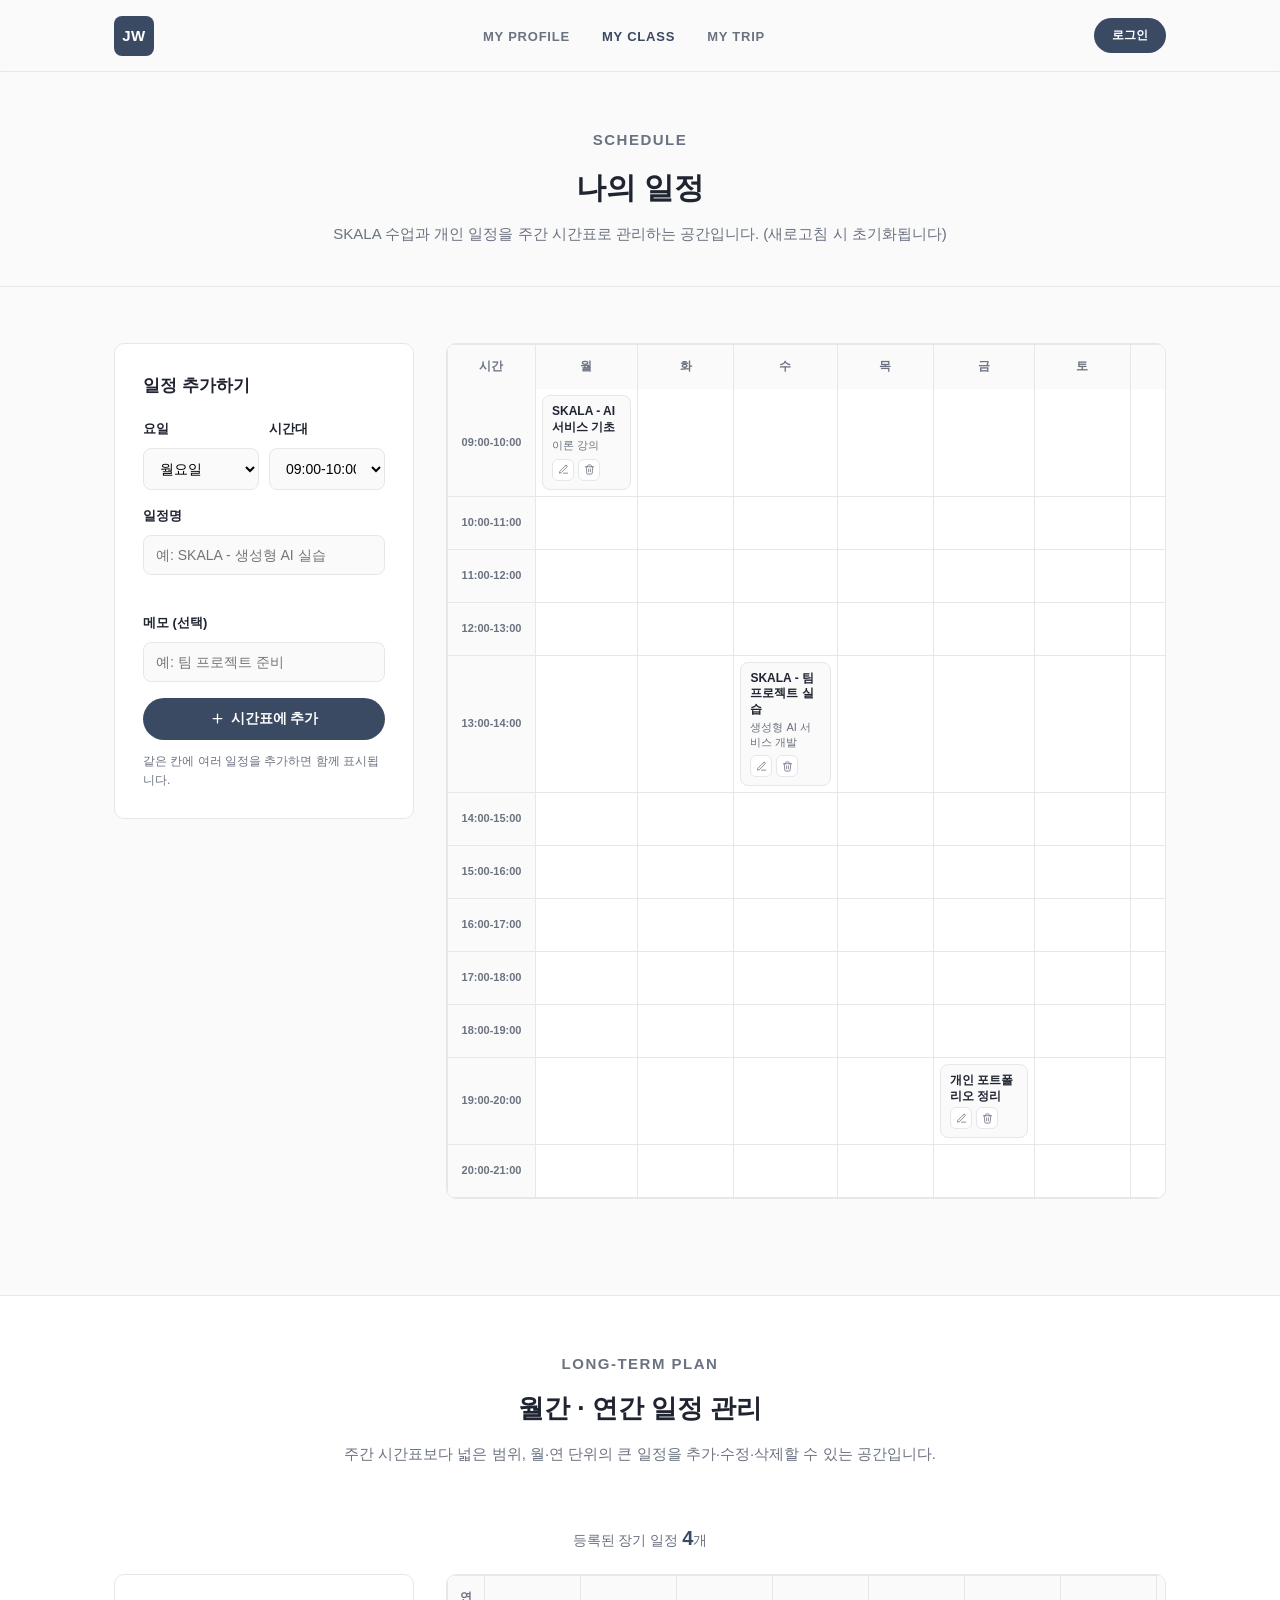
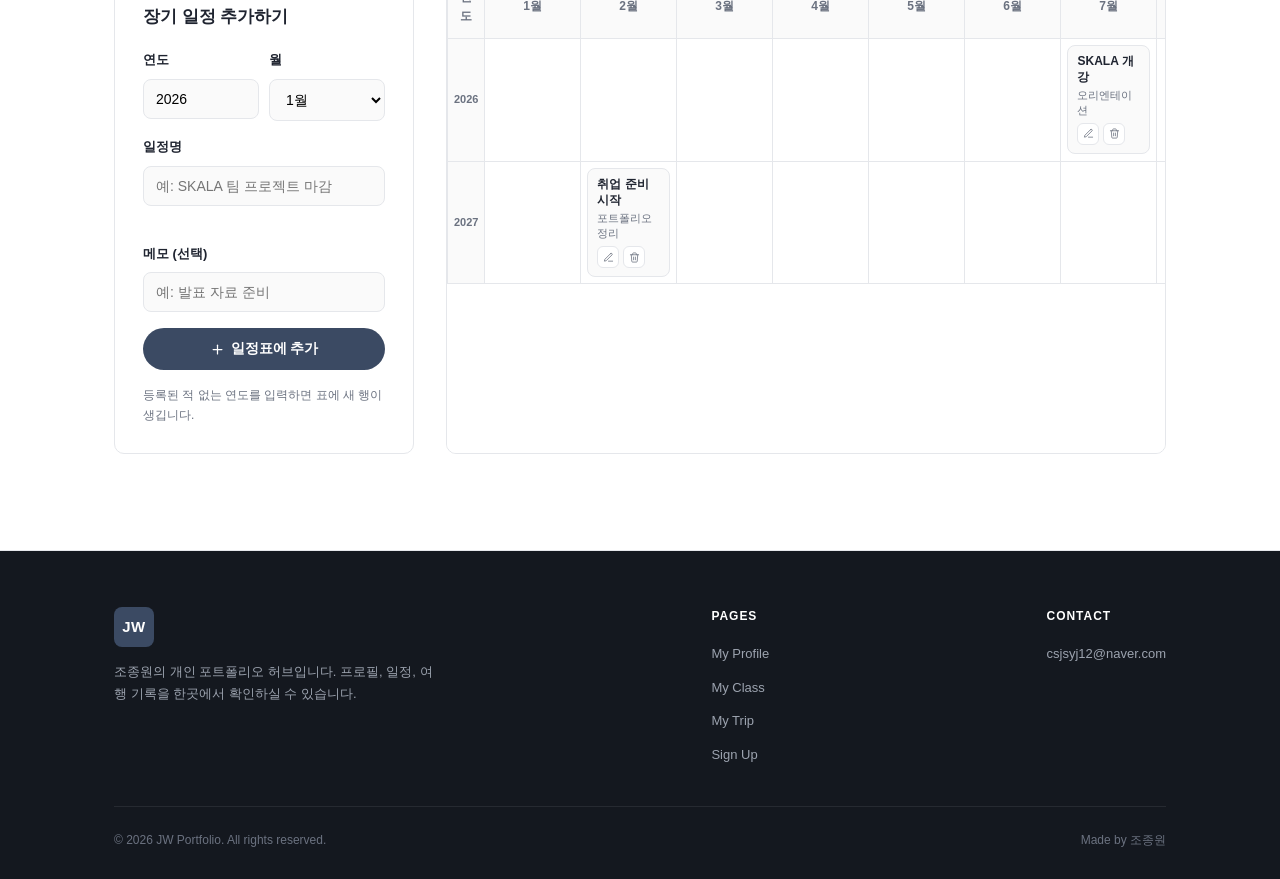
==== commit 413ca739: "일부 디자인 및 로그인 세션 개선" ====
--- a/myClass.html
+++ b/myClass.html
@@ -601,6 +601,40 @@
             transition: none;
         }
         }
+
+        /* ----- Header auth (로그인 버튼 영역) ----- */
+        .header-auth { display: flex; align-items: center; gap: 10px; }
+        .header-login-btn {
+            padding: 8px 18px;
+            border-radius: 999px;
+            font-size: 12px;
+            font-weight: 700;
+            border: none;
+            cursor: pointer;
+            background: var(--color-accent);
+            color: #fff;
+            font-family: var(--font-sans);
+            transition: background 0.2s ease, transform 0.15s ease, box-shadow 0.2s ease;
+        }
+        .header-login-btn:hover {
+            background: var(--color-accent-hover);
+            transform: translateY(-1px);
+            box-shadow: 0 6px 16px rgba(59, 74, 99, 0.25);
+        }
+        .header-user-chip { font-size: 13px; font-weight: 700; color: var(--color-text); }
+        .header-logout-btn {
+            padding: 7px 16px;
+            border-radius: 999px;
+            font-size: 12px;
+            font-weight: 600;
+            border: 1px solid var(--color-border);
+            background: transparent;
+            color: var(--color-text-muted);
+            cursor: pointer;
+            font-family: var(--font-sans);
+            transition: border-color 0.2s ease, color 0.2s ease;
+        }
+        .header-logout-btn:hover { border-color: var(--color-accent); color: var(--color-accent); }
     </style>
 </head>
 <body>
@@ -642,6 +676,7 @@
             <li><a href="myTrip.html">My Trip</a></li>
         </ul>
         </nav>
+        <div class="header-auth" id="headerAuth"></div>
     </div>
     </header>
 
@@ -1181,6 +1216,45 @@
         } else if (longTermTableWrapper) {
             longTermTableWrapper.classList.add('is-visible');
         }
+
+        // 로그인 상태 표시 (헤더 오른쪽) — index.html과 같은 저장 키를 공유한다.
+        var SESSION_KEY = 'jwhub_session';
+
+        function getSession() {
+            try { return JSON.parse(localStorage.getItem(SESSION_KEY)); } catch (err) { return null; }
+        }
+
+        function renderHeaderAuth() {
+            var session = getSession();
+            var headerAuth = document.getElementById('headerAuth');
+            headerAuth.innerHTML = '';
+
+            if (session) {
+                var headerChip = document.createElement('span');
+                headerChip.className = 'header-user-chip';
+                headerChip.textContent = session.name + '님';
+
+                var headerLogoutBtn = document.createElement('button');
+                headerLogoutBtn.type = 'button';
+                headerLogoutBtn.className = 'header-logout-btn';
+                headerLogoutBtn.textContent = '로그아웃';
+                headerLogoutBtn.addEventListener('click', function () {
+                    localStorage.removeItem(SESSION_KEY);
+                    renderHeaderAuth();
+                });
+
+                headerAuth.appendChild(headerChip);
+                headerAuth.appendChild(headerLogoutBtn);
+            } else {
+                var headerLoginLink = document.createElement('a');
+                headerLoginLink.href = 'index.html';
+                headerLoginLink.className = 'header-login-btn';
+                headerLoginLink.textContent = '로그인';
+                headerAuth.appendChild(headerLoginLink);
+            }
+        }
+
+        renderHeaderAuth();
     </script>
     
 </body>
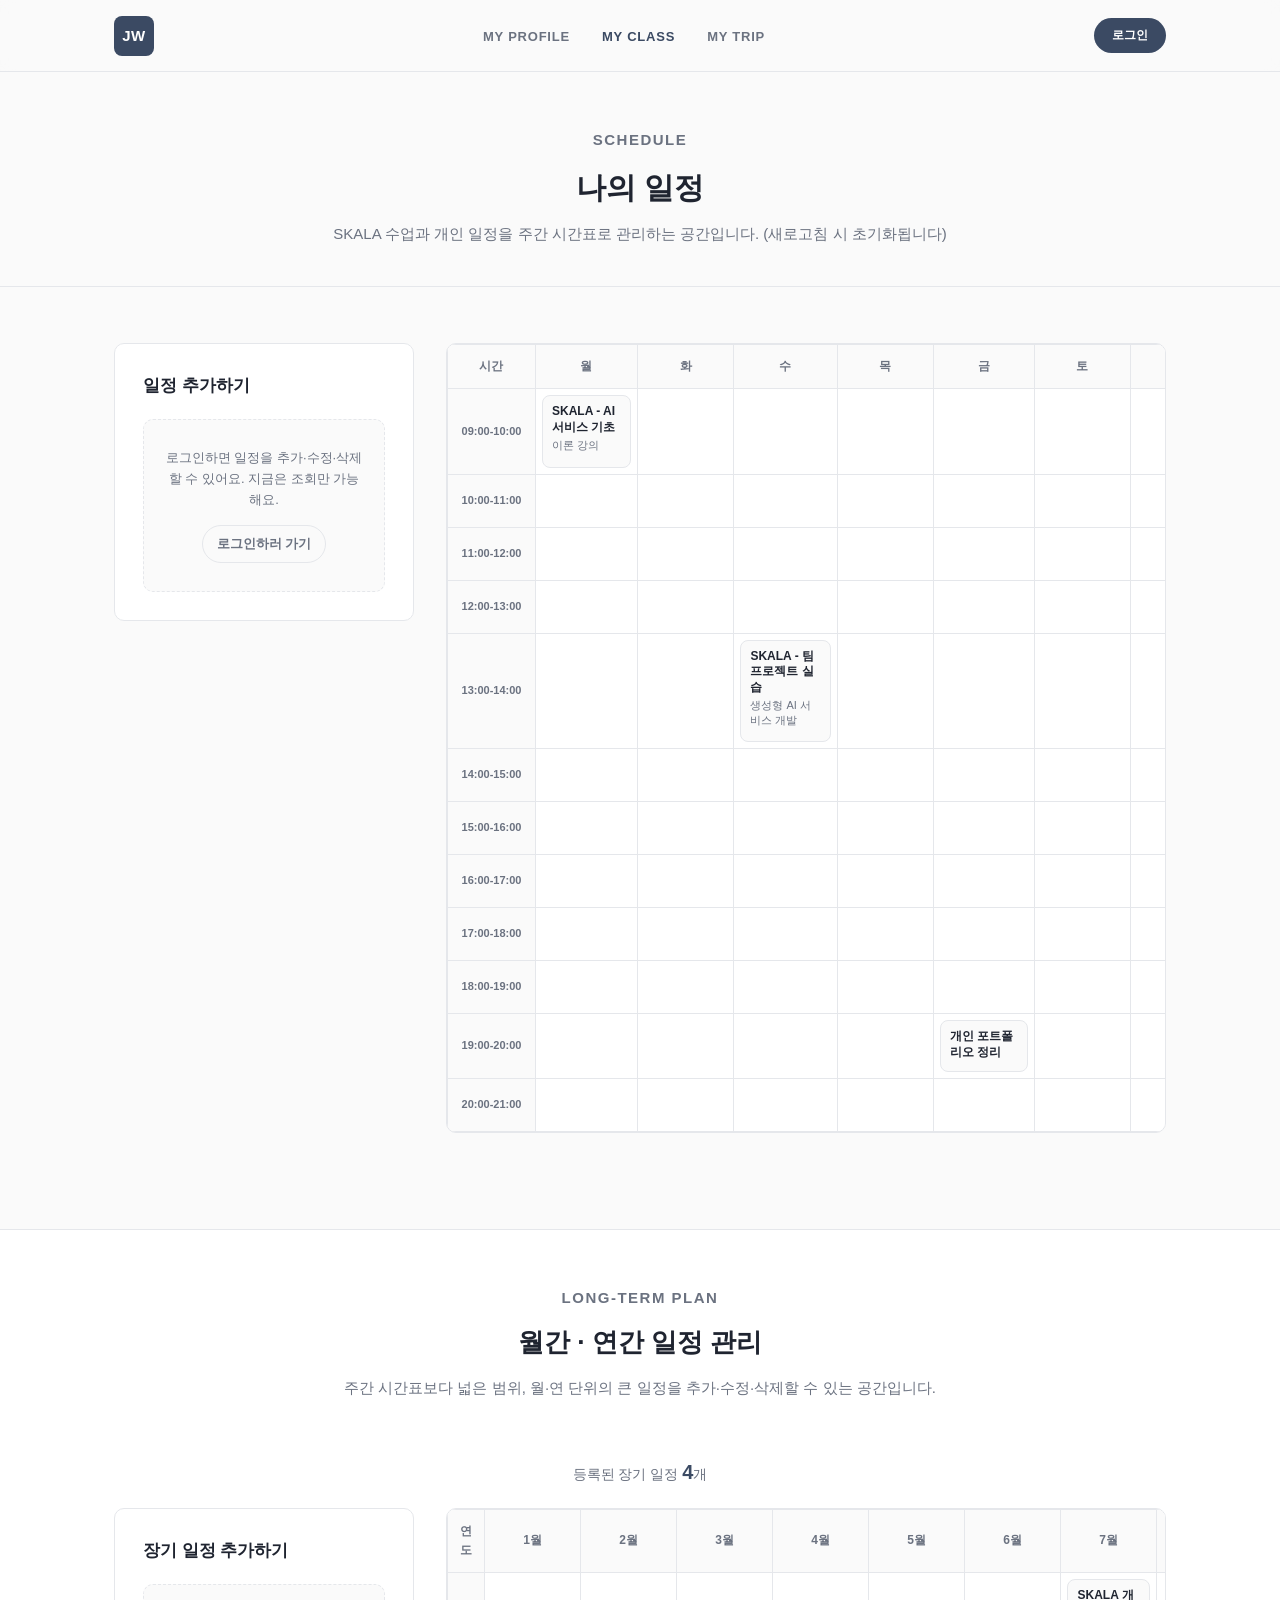
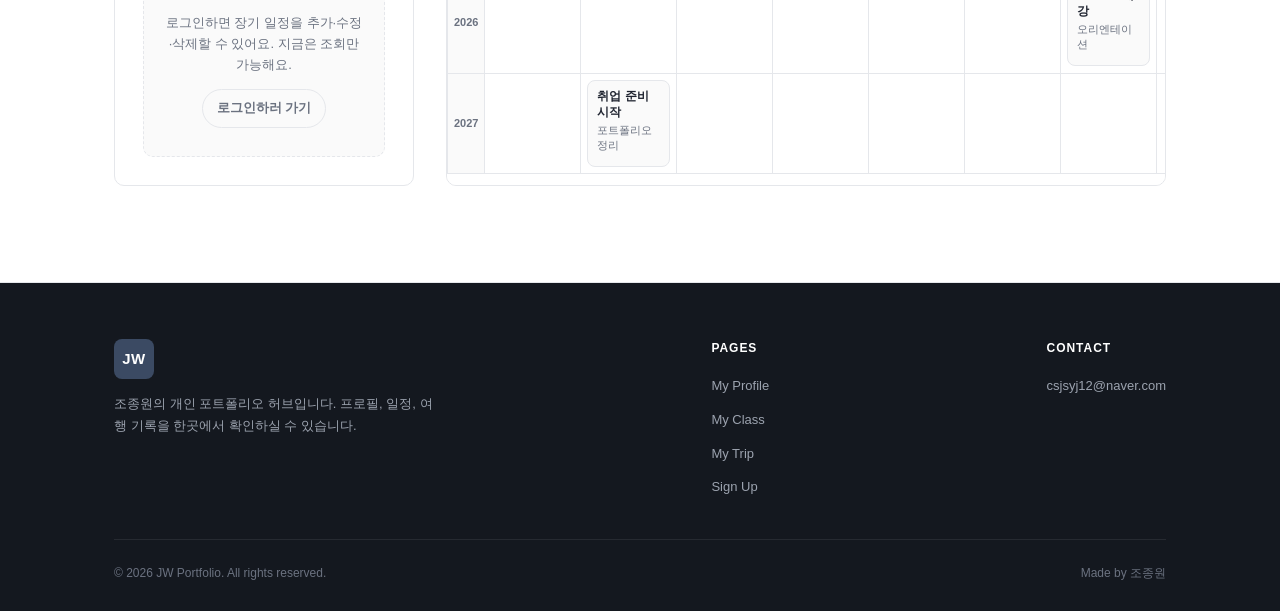
==== commit a61f36f1: "myClass.html 일정 편집 기능 수정(로그인 시 가능)" ====
--- a/myClass.html
+++ b/myClass.html
@@ -5,319 +5,319 @@
     <meta name="viewport" content="width=device-width, initial-scale=1.0" />
     <title>My Class · JW Portfolio</title>
     <style>
-        /* ===== Reset & Base ===== */
+
         * {
-        margin: 0;
-        padding: 0;
-        box-sizing: border-box;
+            margin: 0;
+            padding: 0;
+            box-sizing: border-box;
         }
 
         :root {
-        --color-bg: #fafafa;
-        --color-surface: #ffffff;
-        --color-text: #1f2430;
-        --color-text-muted: #6b7280;
-        --color-border: #e5e7eb;
-        --color-accent: #3b4a63;
-        --color-accent-hover: #2c3852;
-        --color-danger: #c0392b;
-        --color-footer-bg: #14181f;
-        --color-footer-text: #9ca3af;
-        --font-sans: -apple-system, BlinkMacSystemFont, "Apple SD Gothic Neo", "Malgun Gothic", "Segoe UI", sans-serif;
-        --container-width: 1100px;
-        --radius: 10px;
-        --header-height: 72px;
+            --color-bg: #fafafa;
+            --color-surface: #ffffff;
+            --color-text: #1f2430;
+            --color-text-muted: #6b7280;
+            --color-border: #e5e7eb;
+            --color-accent: #3b4a63;
+            --color-accent-hover: #2c3852;
+            --color-danger: #c0392b;
+            --color-footer-bg: #14181f;
+            --color-footer-text: #9ca3af;
+            --font-sans: -apple-system, BlinkMacSystemFont, "Apple SD Gothic Neo", "Malgun Gothic", "Segoe UI", sans-serif;
+            --container-width: 1100px;
+            --radius: 10px;
+            --header-height: 72px;
         }
 
         html {
-        scroll-behavior: smooth;
+            scroll-behavior: smooth;
         }
 
         body {
-        font-family: var(--font-sans);
-        color: var(--color-text);
-        background: var(--color-bg);
-        line-height: 1.6;
-        -webkit-font-smoothing: antialiased;
+            font-family: var(--font-sans);
+            color: var(--color-text);
+            background: var(--color-bg);
+            line-height: 1.6;
+            -webkit-font-smoothing: antialiased;
         }
 
         a {
-        text-decoration: none;
-        color: inherit;
+            text-decoration: none;
+            color: inherit;
         }
 
         ul {
-        list-style: none;
+            list-style: none;
         }
 
         .container {
-        max-width: var(--container-width);
-        margin: 0 auto;
-        padding: 0 24px;
+            max-width: var(--container-width);
+            margin: 0 auto;
+            padding: 0 24px;
         }
 
         /* ===== Header ===== */
         .site-header {
-        position: sticky;
-        top: 0;
-        z-index: 100;
-        height: var(--header-height);
-        display: flex;
-        align-items: center;
-        background: rgba(250, 250, 250, 0.85);
-        backdrop-filter: blur(8px);
-        border-bottom: 1px solid var(--color-border);
-        transition: box-shadow 0.25s ease;
+            position: sticky;
+            top: 0;
+            z-index: 100;
+            height: var(--header-height);
+            display: flex;
+            align-items: center;
+            background: rgba(250, 250, 250, 0.85);
+            backdrop-filter: blur(8px);
+            border-bottom: 1px solid var(--color-border);
+            transition: box-shadow 0.25s ease;
         }
 
         .site-header.scrolled {
-        box-shadow: 0 6px 20px rgba(20, 24, 31, 0.06);
+            box-shadow: 0 6px 20px rgba(20, 24, 31, 0.06);
         }
 
         .site-header .container {
-        display: flex;
-        align-items: center;
-        justify-content: space-between;
-        width: 100%;
+            display: flex;
+            align-items: center;
+            justify-content: space-between;
+            width: 100%;
         }
 
         .logo {
-        display: inline-flex;
-        align-items: center;
-        justify-content: center;
-        width: 40px;
-        height: 40px;
-        border-radius: 8px;
-        background: var(--color-accent);
-        color: #fff;
-        font-weight: 700;
-        font-size: 15px;
-        letter-spacing: 0.5px;
+            display: inline-flex;
+            align-items: center;
+            justify-content: center;
+            width: 40px;
+            height: 40px;
+            border-radius: 8px;
+            background: var(--color-accent);
+            color: #fff;
+            font-weight: 700;
+            font-size: 15px;
+            letter-spacing: 0.5px;
         }
 
         .main-nav ul {
-        display: flex;
-        gap: 32px;
+            display: flex;
+            gap: 32px;
         }
 
         .main-nav a {
-        font-size: 13px;
-        font-weight: 600;
-        letter-spacing: 0.06em;
-        text-transform: uppercase;
-        color: var(--color-text-muted);
-        transition: color 0.2s ease;
-        padding: 8px 0;
+            font-size: 13px;
+            font-weight: 600;
+            letter-spacing: 0.06em;
+            text-transform: uppercase;
+            color: var(--color-text-muted);
+            transition: color 0.2s ease;
+            padding: 8px 0;
         }
 
         .main-nav a:hover,
         .main-nav a.active {
-        color: var(--color-accent);
-        }
-
-        /* ===== Page header ===== */
+            color: var(--color-accent);
+        }
+
+        /* ----- header ----- */
         .page-header {
-        padding: 56px 0 40px;
-        text-align: center;
-        border-bottom: 1px solid var(--color-border);
+            padding: 56px 0 40px;
+            text-align: center;
+            border-bottom: 1px solid var(--color-border);
         }
 
         .section-eyebrow {
-        font-size: 13px;
-        font-weight: 600;
-        letter-spacing: 0.1em;
-        text-transform: uppercase;
-        color: var(--color-accent);
-        margin-bottom: 12px;
+            font-size: 13px;
+            font-weight: 600;
+            letter-spacing: 0.1em;
+            text-transform: uppercase;
+            color: var(--color-accent);
+            margin-bottom: 12px;
         }
 
         .page-header h1 {
-        font-size: 30px;
-        font-weight: 700;
-        margin-bottom: 10px;
+            font-size: 30px;
+            font-weight: 700;
+            margin-bottom: 10px;
         }
 
         .page-header p {
-        color: var(--color-text-muted);
-        font-size: 15px;
+            color: var(--color-text-muted);
+            font-size: 15px;
         }
 
         .section {
-        padding: 56px 0 96px;
+            padding: 56px 0 96px;
         }
 
         .class-layout {
-        display: grid;
-        grid-template-columns: 300px 1fr;
-        gap: 32px;
-        align-items: start;
-        }
-
-        /* ===== Add form ===== */
+            display: grid;
+            grid-template-columns: 300px 1fr;
+            gap: 32px;
+            align-items: start;
+        }
+
+        /* ----- Add form ----- */
         .form-shell {
-        background: var(--color-surface);
-        border: 1px solid var(--color-border);
-        border-radius: var(--radius);
-        padding: 28px;
-        position: sticky;
-        top: calc(var(--header-height) + 24px);
+            background: var(--color-surface);
+            border: 1px solid var(--color-border);
+            border-radius: var(--radius);
+            padding: 28px;
+            position: sticky;
+            top: calc(var(--header-height) + 24px);
         }
 
         .form-shell h2 {
-        font-size: 17px;
-        margin-bottom: 20px;
+            font-size: 17px;
+            margin-bottom: 20px;
         }
 
         .form-group {
-        margin-bottom: 16px;
+            margin-bottom: 16px;
         }
 
         .form-group label {
-        display: block;
-        font-size: 13px;
-        font-weight: 600;
-        margin-bottom: 8px;
+            display: block;
+            font-size: 13px;
+            font-weight: 600;
+            margin-bottom: 8px;
         }
 
         .form-row {
-        display: grid;
-        grid-template-columns: 1fr 1fr;
-        gap: 10px;
+            display: grid;
+            grid-template-columns: 1fr 1fr;
+            gap: 10px;
         }
 
         .form-group input,
         .form-group select {
-        width: 100%;
-        padding: 11px 12px;
-        font-size: 14px;
-        font-family: var(--font-sans);
-        border: 1px solid var(--color-border);
-        border-radius: 8px;
-        background: var(--color-bg);
-        transition: border-color 0.2s ease;
+            width: 100%;
+            padding: 11px 12px;
+            font-size: 14px;
+            font-family: var(--font-sans);
+            border: 1px solid var(--color-border);
+            border-radius: 8px;
+            background: var(--color-bg);
+            transition: border-color 0.2s ease;
         }
 
         .form-group input:focus,
         .form-group select:focus {
-        outline: none;
-        border-color: var(--color-accent);
+            outline: none;
+            border-color: var(--color-accent);
         }
 
         .form-error {
-        color: var(--color-danger);
-        font-size: 12px;
-        margin-top: 6px;
-        min-height: 16px;
+            color: var(--color-danger);
+            font-size: 12px;
+            margin-top: 6px;
+            min-height: 16px;
         }
 
         .btn {
-        display: inline-flex;
-        align-items: center;
-        justify-content: center;
-        gap: 6px;
-        padding: 12px 20px;
-        border-radius: 999px;
-        font-size: 14px;
-        font-weight: 600;
-        border: none;
-        cursor: pointer;
-        transition: background 0.2s ease, transform 0.15s ease, box-shadow 0.2s ease, border-color 0.2s ease, color 0.2s ease;
-        font-family: var(--font-sans);
+            display: inline-flex;
+            align-items: center;
+            justify-content: center;
+            gap: 6px;
+            padding: 12px 20px;
+            border-radius: 999px;
+            font-size: 14px;
+            font-weight: 600;
+            border: none;
+            cursor: pointer;
+            transition: background 0.2s ease, transform 0.15s ease, box-shadow 0.2s ease, border-color 0.2s ease, color 0.2s ease;
+            font-family: var(--font-sans);
         }
 
         .btn svg {
-        width: 15px;
-        height: 15px;
+            width: 15px;
+            height: 15px;
         }
 
         .btn-primary {
-        width: 100%;
-        background: var(--color-accent);
-        color: #fff;
+            width: 100%;
+            background: var(--color-accent);
+            color: #fff;
         }
 
         .btn-primary:hover {
-        background: var(--color-accent-hover);
-        transform: translateY(-1px);
-        box-shadow: 0 8px 20px rgba(59, 74, 99, 0.25);
+            background: var(--color-accent-hover);
+            transform: translateY(-1px);
+            box-shadow: 0 8px 20px rgba(59, 74, 99, 0.25);
         }
 
         .btn-secondary {
-        background: transparent;
-        color: var(--color-text-muted);
-        border: 1px solid var(--color-border);
-        padding: 8px 14px;
-        font-size: 13px;
+            background: transparent;
+            color: var(--color-text-muted);
+            border: 1px solid var(--color-border);
+            padding: 8px 14px;
+            font-size: 13px;
         }
 
         .btn-secondary:hover {
-        border-color: var(--color-accent);
-        color: var(--color-accent);
+            border-color: var(--color-accent);
+            color: var(--color-accent);
         }
 
         .btn-danger {
-        background: transparent;
-        color: var(--color-danger);
-        border: 1px solid var(--color-border);
-        padding: 8px 14px;
-        font-size: 13px;
+            background: transparent;
+            color: var(--color-danger);
+            border: 1px solid var(--color-border);
+            padding: 8px 14px;
+            font-size: 13px;
         }
 
         .btn-danger:hover {
-        border-color: var(--color-danger);
-        }
-
-        /* ===== Weekly timetable grid ===== */
+            border-color: var(--color-danger);
+        }
+
+        /* ----- Weekly timetable ----- */
         .schedule-table-wrapper {
-        background: var(--color-surface);
-        border: 1px solid var(--color-border);
-        border-radius: var(--radius);
-        overflow-x: auto;
+            background: var(--color-surface);
+            border: 1px solid var(--color-border);
+            border-radius: var(--radius);
+            overflow-x: auto;
         }
 
         .schedule-table {
-        width: 100%;
-        min-width: 780px;
-        border-collapse: collapse;
+            width: 100%;
+            min-width: 780px;
+            border-collapse: collapse;
         }
 
         .schedule-table th,
         .schedule-table td {
-        border: 1px solid var(--color-border);
+            border: 1px solid var(--color-border);
         }
 
         .schedule-table thead th {
-        background: var(--color-bg);
-        color: var(--color-text-muted);
-        font-size: 12px;
-        font-weight: 700;
-        letter-spacing: 0.04em;
-        text-transform: uppercase;
-        text-align: center;
-        padding: 12px 6px;
-        position: sticky;
-        top: 0;
+            background: var(--color-bg);
+            color: var(--color-text-muted);
+            font-size: 12px;
+            font-weight: 700;
+            letter-spacing: 0.04em;
+            text-transform: uppercase;
+            text-align: center;
+            padding: 12px 6px;
+            position: sticky;
+            top: 0;
         }
 
         .schedule-table thead th:first-child {
-        width: 88px;
+            width: 88px;
         }
 
         .schedule-table tbody th {
-        background: var(--color-bg);
-        color: var(--color-text-muted);
-        font-size: 11px;
-        font-weight: 600;
-        text-align: center;
-        white-space: nowrap;
-        padding: 10px 6px;
+            background: var(--color-bg);
+            color: var(--color-text-muted);
+            font-size: 11px;
+            font-weight: 600;
+            text-align: center;
+            white-space: nowrap;
+            padding: 10px 6px;
         }
 
         .schedule-table td {
-        width: calc((100% - 88px) / 7);
-        min-width: 96px;
-        vertical-align: top;
-        padding: 6px;
+            width: calc((100% - 88px) / 7);
+            min-width: 96px;
+            vertical-align: top;
+            padding: 6px;
         }
 
         .slot-empty {
@@ -325,253 +325,253 @@
         }
 
         .slot-item {
-        background: var(--color-bg);
-        border: 1px solid var(--color-border);
-        border-radius: 8px;
-        padding: 8px 9px;
-        margin-bottom: 6px;
+            background: var(--color-bg);
+            border: 1px solid var(--color-border);
+            border-radius: 8px;
+            padding: 8px 9px;
+            margin-bottom: 6px;
         }
 
         .slot-item:last-child {
-        margin-bottom: 0;
+            margin-bottom: 0;
         }
 
         .slot-item h4 {
-        font-size: 12px;
-        font-weight: 700;
-        margin-bottom: 3px;
-        line-height: 1.3;
-        word-break: break-word;
+            font-size: 12px;
+            font-weight: 700;
+            margin-bottom: 3px;
+            line-height: 1.3;
+            word-break: break-word;
         }
 
         .slot-item p {
-        font-size: 11px;
-        color: var(--color-text-muted);
-        margin-bottom: 6px;
-        line-height: 1.3;
-        word-break: break-word;
+            font-size: 11px;
+            color: var(--color-text-muted);
+            margin-bottom: 6px;
+            line-height: 1.3;
+            word-break: break-word;
         }
 
         .slot-actions {
-        display: flex;
-        gap: 4px;
+            display: flex;
+            gap: 4px;
         }
 
         .slot-actions button {
-        width: 22px;
-        height: 22px;
-        border-radius: 6px;
-        border: 1px solid var(--color-border);
-        background: #fff;
-        color: var(--color-text-muted);
-        display: flex;
-        align-items: center;
-        justify-content: center;
-        cursor: pointer;
-        transition: color 0.2s ease, border-color 0.2s ease;
+            width: 22px;
+            height: 22px;
+            border-radius: 6px;
+            border: 1px solid var(--color-border);
+            background: #fff;
+            color: var(--color-text-muted);
+            display: flex;
+            align-items: center;
+            justify-content: center;
+            cursor: pointer;
+            transition: color 0.2s ease, border-color 0.2s ease;
         }
 
         .slot-actions button:hover {
-        color: var(--color-accent);
-        border-color: var(--color-accent);
+            color: var(--color-accent);
+            border-color: var(--color-accent);
         }
 
         .slot-actions svg {
-        width: 11px;
-        height: 11px;
-        }
-
-        /* inline mini edit form inside a cell */
+            width: 11px;
+            height: 11px;
+        }
+
+        /* weelky time table - inline form */
         .slot-edit select,
         .slot-edit input {
-        width: 100%;
-        font-size: 11px;
-        padding: 5px 6px;
-        border: 1px solid var(--color-border);
-        border-radius: 6px;
-        background: var(--color-surface);
-        margin-bottom: 4px;
-        font-family: var(--font-sans);
+            width: 100%;
+            font-size: 11px;
+            padding: 5px 6px;
+            border: 1px solid var(--color-border);
+            border-radius: 6px;
+            background: var(--color-surface);
+            margin-bottom: 4px;
+            font-family: var(--font-sans);
         }
 
         .slot-edit-actions {
-        display: flex;
-        gap: 4px;
-        margin-top: 2px;
+            display: flex;
+            gap: 4px;
+            margin-top: 2px;
         }
 
         .slot-edit-actions button {
-        flex: 1;
-        font-size: 10px;
-        font-weight: 600;
-        padding: 5px 0;
-        border-radius: 6px;
-        border: 1px solid var(--color-border);
-        background: #fff;
-        cursor: pointer;
-        display: flex;
-        align-items: center;
-        justify-content: center;
-        gap: 3px;
-        color: var(--color-text-muted);
+            flex: 1;
+            font-size: 10px;
+            font-weight: 600;
+            padding: 5px 0;
+            border-radius: 6px;
+            border: 1px solid var(--color-border);
+            background: #fff;
+            cursor: pointer;
+            display: flex;
+            align-items: center;
+            justify-content: center;
+            gap: 3px;
+            color: var(--color-text-muted);
         }
 
         .slot-edit-actions button:hover {
-        color: var(--color-accent);
-        border-color: var(--color-accent);
+            color: var(--color-accent);
+            border-color: var(--color-accent);
         }
 
         .slot-edit-actions svg {
-        width: 10px;
-        height: 10px;
+            width: 10px;
+            height: 10px;
         }
 
         .table-note {
-        font-size: 12px;
-        color: var(--color-text-muted);
-        margin-top: 12px;
-        }
-
-        /* ===== Section shells (long-term schedule) ===== */
+            font-size: 12px;
+            color: var(--color-text-muted);
+            margin-top: 12px;
+        }
+
+        /*  ----- long-term schedule ----- */
         .section-header {
-        text-align: center;
-        max-width: 640px;
-        margin: 0 auto 56px;
+            text-align: center;
+            max-width: 640px;
+            margin: 0 auto 56px;
         }
 
         .section-header h2 {
-        font-size: 26px;
-        font-weight: 700;
-        margin-bottom: 12px;
+            font-size: 26px;
+            font-weight: 700;
+            margin-bottom: 12px;
         }
 
         .section-header p {
-        color: var(--color-text-muted);
-        font-size: 15px;
+            color: var(--color-text-muted);
+            font-size: 15px;
         }
 
         .section-alt {
-        background: var(--color-surface);
-        border-top: 1px solid var(--color-border);
-        border-bottom: 1px solid var(--color-border);
+            background: var(--color-surface);
+            border-top: 1px solid var(--color-border);
+            border-bottom: 1px solid var(--color-border);
         }
 
         .reveal {
-        opacity: 0;
-        transform: translateY(24px);
-        transition: opacity 0.6s ease, transform 0.6s ease;
+            opacity: 0;
+            transform: translateY(24px);
+            transition: opacity 0.6s ease, transform 0.6s ease;
         }
 
         .reveal.is-visible {
-        opacity: 1;
-        transform: translateY(0);
-        }
-
-        /* ===== Long-term schedule stat (scroll count-up) ===== */
+            opacity: 1;
+            transform: translateY(0);
+        }
+
+        /* ----- Long-term schedule stat ----- */
         .long-term-stat {
-        max-width: 780px;
-        margin: 0 auto 20px;
-        text-align: center;
-        font-size: 14px;
-        color: var(--color-text-muted);
+            max-width: 780px;
+            margin: 0 auto 20px;
+            text-align: center;
+            font-size: 14px;
+            color: var(--color-text-muted);
         }
 
         .long-term-stat strong {
-        color: var(--color-accent);
-        font-size: 20px;
-        font-weight: 800;
+            color: var(--color-accent);
+            font-size: 20px;
+            font-weight: 800;
         }
 
         .table-fade {
-        opacity: 0;
-        transition: opacity 0.4s ease;
+            opacity: 0;
+            transition: opacity 0.4s ease;
         }
 
         .table-fade.is-visible {
-        opacity: 1;
-        }
-
-        /* ===== Long-term layout: equal-height boxes ===== */
+            opacity: 1;
+        }
+
+        /* ----- Long-term layout ----- */
         .long-term-layout {
-        align-items: stretch;
+            align-items: stretch;
         }
 
         .long-term-layout .form-shell {
-        height: 100%;
-        box-sizing: border-box;
-        display: flex;
-        flex-direction: column;
+            height: 100%;
+            box-sizing: border-box;
+            display: flex;
+            flex-direction: column;
         }
 
         .long-term-layout .form-shell .table-note {
-        margin-top: auto;
-        padding-top: 16px;
+            margin-top: auto;
+            padding-top: 16px;
         }
 
         .long-term-layout .schedule-table-wrapper {
-        height: 100%;
-        box-sizing: border-box;
-        }
-
-        /* ===== Footer ===== */
+            height: 100%;
+            box-sizing: border-box;
+        }
+
+        /* ----- Footer ----- */
         .site-footer {
-        background: var(--color-footer-bg);
-        color: var(--color-footer-text);
-        padding: 56px 0 28px;
+            background: var(--color-footer-bg);
+            color: var(--color-footer-text);
+            padding: 56px 0 28px;
         }
 
         .footer-top {
-        display: flex;
-        justify-content: space-between;
-        flex-wrap: wrap;
-        gap: 32px;
-        padding-bottom: 32px;
-        border-bottom: 1px solid rgba(255, 255, 255, 0.08);
+            display: flex;
+            justify-content: space-between;
+            flex-wrap: wrap;
+            gap: 32px;
+            padding-bottom: 32px;
+            border-bottom: 1px solid rgba(255, 255, 255, 0.08);
         }
 
         .footer-brand .logo {
-        margin-bottom: 14px;
+            margin-bottom: 14px;
         }
 
         .footer-brand p {
-        max-width: 320px;
-        font-size: 13px;
-        line-height: 1.7;
+            max-width: 320px;
+            font-size: 13px;
+            line-height: 1.7;
         }
 
         .footer-col h4 {
-        font-size: 12px;
-        letter-spacing: 0.08em;
-        text-transform: uppercase;
-        color: #fff;
-        margin-bottom: 14px;
+            font-size: 12px;
+            letter-spacing: 0.08em;
+            text-transform: uppercase;
+            color: #fff;
+            margin-bottom: 14px;
         }
 
         .footer-col li {
-        margin-bottom: 8px;
+            margin-bottom: 8px;
         }
 
         .footer-col a {
-        font-size: 13px;
-        color: var(--color-footer-text);
-        transition: color 0.2s ease;
+            font-size: 13px;
+            color: var(--color-footer-text);
+            transition: color 0.2s ease;
         }
 
         .footer-col a:hover {
-        color: #fff;
+            color: #fff;
         }
 
         .footer-bottom {
-        padding-top: 24px;
-        display: flex;
-        justify-content: space-between;
-        flex-wrap: wrap;
-        gap: 8px;
-        font-size: 12px;
-        color: #6b7280;
-        }
-
-        /* ===== Responsive ===== */
+            padding-top: 24px;
+            display: flex;
+            justify-content: space-between;
+            flex-wrap: wrap;
+            gap: 8px;
+            font-size: 12px;
+            color: #6b7280;
+        }
+
+        /* ----- Responsive ----- */
         @media (max-width: 860px) {
         .class-layout {
             grid-template-columns: 1fr;
@@ -616,11 +616,26 @@
             font-family: var(--font-sans);
             transition: background 0.2s ease, transform 0.15s ease, box-shadow 0.2s ease;
         }
+
         .header-login-btn:hover {
             background: var(--color-accent-hover);
             transform: translateY(-1px);
             box-shadow: 0 6px 16px rgba(59, 74, 99, 0.25);
         }
+
+        .login-required-notice {
+            text-align: center;
+            padding: 28px 20px;
+            border: 1px dashed var(--color-border);
+            border-radius: var(--radius);
+            background: var(--color-bg);
+        }
+        .login-required-notice p {
+            font-size: 13px;
+            color: var(--color-text-muted);
+            margin-bottom: 14px;
+        }
+
         .header-user-chip { font-size: 13px; font-weight: 700; color: var(--color-text); }
         .header-logout-btn {
             padding: 7px 16px;
@@ -718,7 +733,11 @@
                             시간표에 추가
                         </button>
                     </form>
-                    <p class="table-note">같은 칸에 여러 일정을 추가하면 함께 표시됩니다.</p>
+                    <p class="table-note" id="classTableNote">같은 칸에 여러 일정을 추가하면 함께 표시됩니다.</p>
+                    <div class="login-required-notice" id="classLoginNotice" style="display: none;">
+                        <p>로그인하면 일정을 추가·수정·삭제할 수 있어요. 지금은 조회만 가능해요.</p>
+                        <a href="index.html" class="btn btn-secondary btn-block">로그인하러 가기</a>
+                    </div>
                 </div>
                 <div class="schedule-table-wrapper">
                     <table class="schedule-table">
@@ -769,9 +788,12 @@
                             일정표에 추가
                             </button>
                         </form>
-                        <p class="table-note">등록된 적 없는 연도를 입력하면 표에 새 행이 생깁니다.</p>
+                        <p class="table-note" id="ltTableNote">등록된 적 없는 연도를 입력하면 표에 새 행이 생깁니다.</p>
+                        <div class="login-required-notice" id="ltLoginNotice" style="display: none;">
+                            <p>로그인하면 장기 일정을 추가·수정·삭제할 수 있어요. 지금은 조회만 가능해요.</p>
+                            <a href="index.html" class="btn btn-secondary btn-block">로그인하러 가기</a>
+                        </div>
                     </div>
-
                     <div class="schedule-table-wrapper table-fade" id="longTermTableWrapper">
                         <table class="schedule-table">
                             <thead>
@@ -816,6 +838,16 @@
     </footer>
 
     <script>
+        var SESSION_KEY = 'jwhub_session';
+
+        function getSession() {
+            try { return JSON.parse(localStorage.getItem(SESSION_KEY)); } catch (err) { return null; }
+        }
+
+        function isLoggedIn() {
+            return !!getSession();
+        }
+
         var DAYS = ['월', '화', '수', '목', '금', '토', '일'];
         var TIME_SLOTS = [
             '09:00-10:00', '10:00-11:00', '11:00-12:00', '12:00-13:00',
@@ -889,14 +921,19 @@
         }
 
         function itemViewMarkup(item) {
+            var actionsHtml = isLoggedIn()
+                ? (
+                    '<div class="slot-actions">' +
+                    '<button type="button" class="edit-btn"><svg><use href="#icon-edit"></use></svg></button>' +
+                    '<button type="button" class="delete-btn"><svg><use href="#icon-trash"></use></svg></button>' +
+                    '</div>'
+                )
+                : '';
             return (
             '<div class="slot-item" data-id="' + item.id + '">' +
                 '<h4>' + escapeHtml(item.title) + '</h4>' +
                 (item.memo ? '<p>' + escapeHtml(item.memo) + '</p>' : '') +
-                '<div class="slot-actions">' +
-                '<button type="button" class="edit-btn"><svg><use href="#icon-edit"></use></svg></button>' +
-                '<button type="button" class="delete-btn"><svg><use href="#icon-trash"></use></svg></button>' +
-                '</div>' +
+                actionsHtml +
             '</div>'
             );
         }
@@ -915,7 +952,7 @@
                 cellHtml = '<div class="slot-empty"></div>';
                 } else {
                 items.forEach(function (item) {
-                    cellHtml += editingId === item.id ? itemEditMarkup(item) : itemViewMarkup(item);
+                    cellHtml += (isLoggedIn() && editingId === item.id) ? itemEditMarkup(item) : itemViewMarkup(item);
                 });
                 }
                 rowHtml += '<td>' + cellHtml + '</td>';
@@ -928,6 +965,7 @@
 
         form.addEventListener('submit', function (e) {
             e.preventDefault();
+            if (!isLoggedIn()) return;
             var title = titleInput.value.trim();
 
             if (!title) {
@@ -950,6 +988,7 @@
         });
 
         tbody.addEventListener('click', function (e) {
+            if (!isLoggedIn()) return;
             var itemEl = e.target.closest('.slot-item');
             var editEl = e.target.closest('.slot-edit');
 
@@ -1064,14 +1103,19 @@
         }
 
         function ltItemViewMarkup(item) {
+            var actionsHtml = isLoggedIn()
+                ? (
+                    '<div class="slot-actions">' +
+                    '<button type="button" class="lt-edit-btn"><svg><use href="#icon-edit"></use></svg></button>' +
+                    '<button type="button" class="lt-delete-btn"><svg><use href="#icon-trash"></use></svg></button>' +
+                    '</div>'
+                )
+                : '';
             return (
             '<div class="slot-item" data-id="' + item.id + '">' +
                 '<h4>' + escapeHtml(item.title) + '</h4>' +
                 (item.memo ? '<p>' + escapeHtml(item.memo) + '</p>' : '') +
-                '<div class="slot-actions">' +
-                '<button type="button" class="lt-edit-btn"><svg><use href="#icon-edit"></use></svg></button>' +
-                '<button type="button" class="lt-delete-btn"><svg><use href="#icon-trash"></use></svg></button>' +
-                '</div>' +
+                actionsHtml +
             '</div>'
             );
         }
@@ -1099,7 +1143,7 @@
                     cellHtml = '<div class="slot-empty"></div>';
                 } else {
                     items.forEach(function (item) {
-                    cellHtml += ltEditingId === item.id ? ltItemEditMarkup(item) : ltItemViewMarkup(item);
+                        cellHtml += (isLoggedIn() && ltEditingId === item.id) ? ltItemEditMarkup(item) : ltItemViewMarkup(item);
                     });
                 }
                 rowHtml += '<td>' + cellHtml + '</td>';
@@ -1115,6 +1159,7 @@
 
         ltForm.addEventListener('submit', function (e) {
             e.preventDefault();
+            if (!isLoggedIn()) return;
             var title = ltTitleInput.value.trim();
             var year = parseInt(ltYearInput.value, 10);
 
@@ -1142,6 +1187,7 @@
         });
 
         ltTableBody.addEventListener('click', function (e) {
+            if (!isLoggedIn()) return;
             var itemEl = e.target.closest('.slot-item');
             var editEl = e.target.closest('.slot-edit');
 
@@ -1217,13 +1263,7 @@
             longTermTableWrapper.classList.add('is-visible');
         }
 
-        // 로그인 상태 표시 (헤더 오른쪽) — index.html과 같은 저장 키를 공유한다.
-        var SESSION_KEY = 'jwhub_session';
-
-        function getSession() {
-            try { return JSON.parse(localStorage.getItem(SESSION_KEY)); } catch (err) { return null; }
-        }
-
+        // 로그인 상태 표시 (헤더 오른쪽) — SESSION_KEY/getSession은 파일 상단에서 이미 정의했다.
         function renderHeaderAuth() {
             var session = getSession();
             var headerAuth = document.getElementById('headerAuth');
@@ -1241,6 +1281,7 @@
                 headerLogoutBtn.addEventListener('click', function () {
                     localStorage.removeItem(SESSION_KEY);
                     renderHeaderAuth();
+                    updateScheduleAuthUI();
                 });
 
                 headerAuth.appendChild(headerChip);
@@ -1255,7 +1296,25 @@
         }
 
         renderHeaderAuth();
+
+        // 로그인 여부에 따라 '일정 추가하기' 폼과 '로그인 안내'를 서로 바꿔 보여준다.
+        function updateScheduleAuthUI() {
+            var loggedIn = isLoggedIn();
+
+            document.getElementById('classForm').style.display = loggedIn ? '' : 'none';
+            document.getElementById('classTableNote').style.display = loggedIn ? '' : 'none';
+            document.getElementById('classLoginNotice').style.display = loggedIn ? 'none' : '';
+
+            document.getElementById('longTermForm').style.display = loggedIn ? '' : 'none';
+            document.getElementById('ltTableNote').style.display = loggedIn ? '' : 'none';
+            document.getElementById('ltLoginNotice').style.display = loggedIn ? 'none' : '';
+
+            render();
+            ltRender();
+        }
+
+        updateScheduleAuthUI();
     </script>
     
 </body>
-</html>
+</html>
